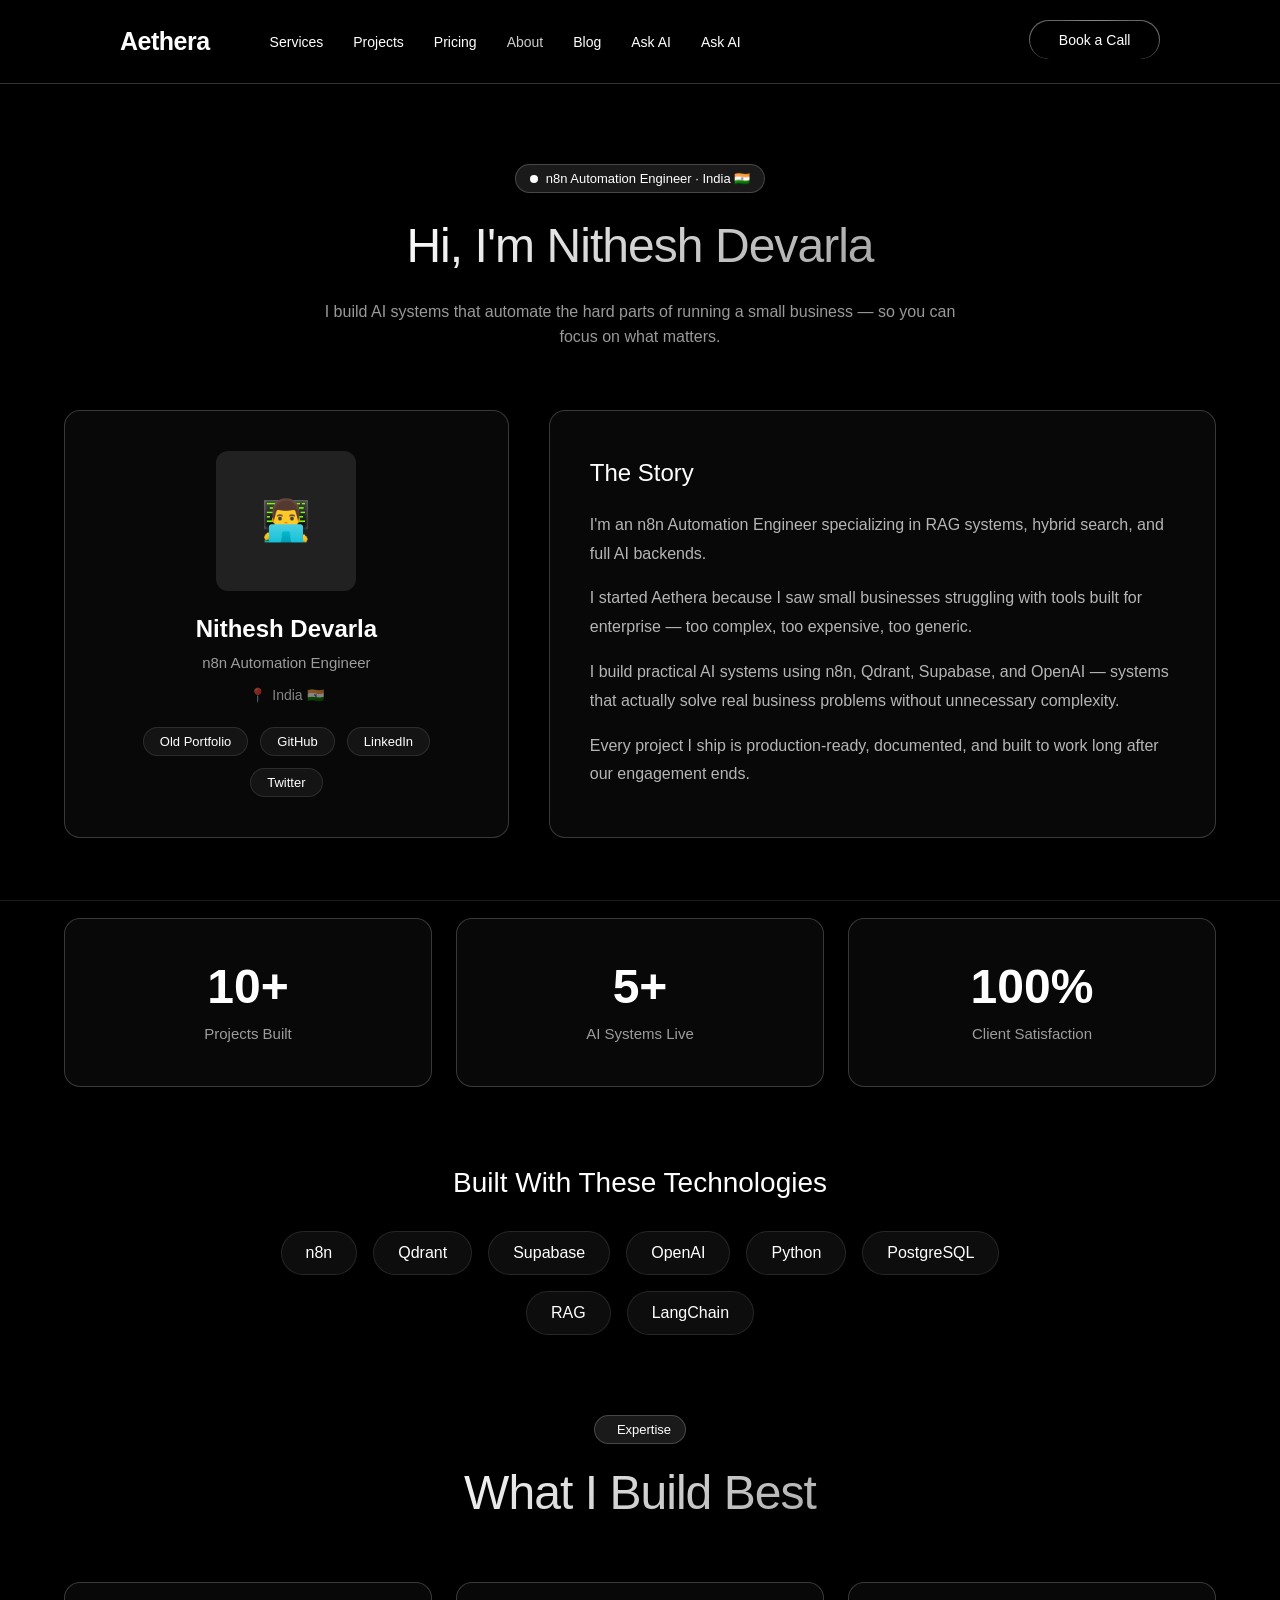
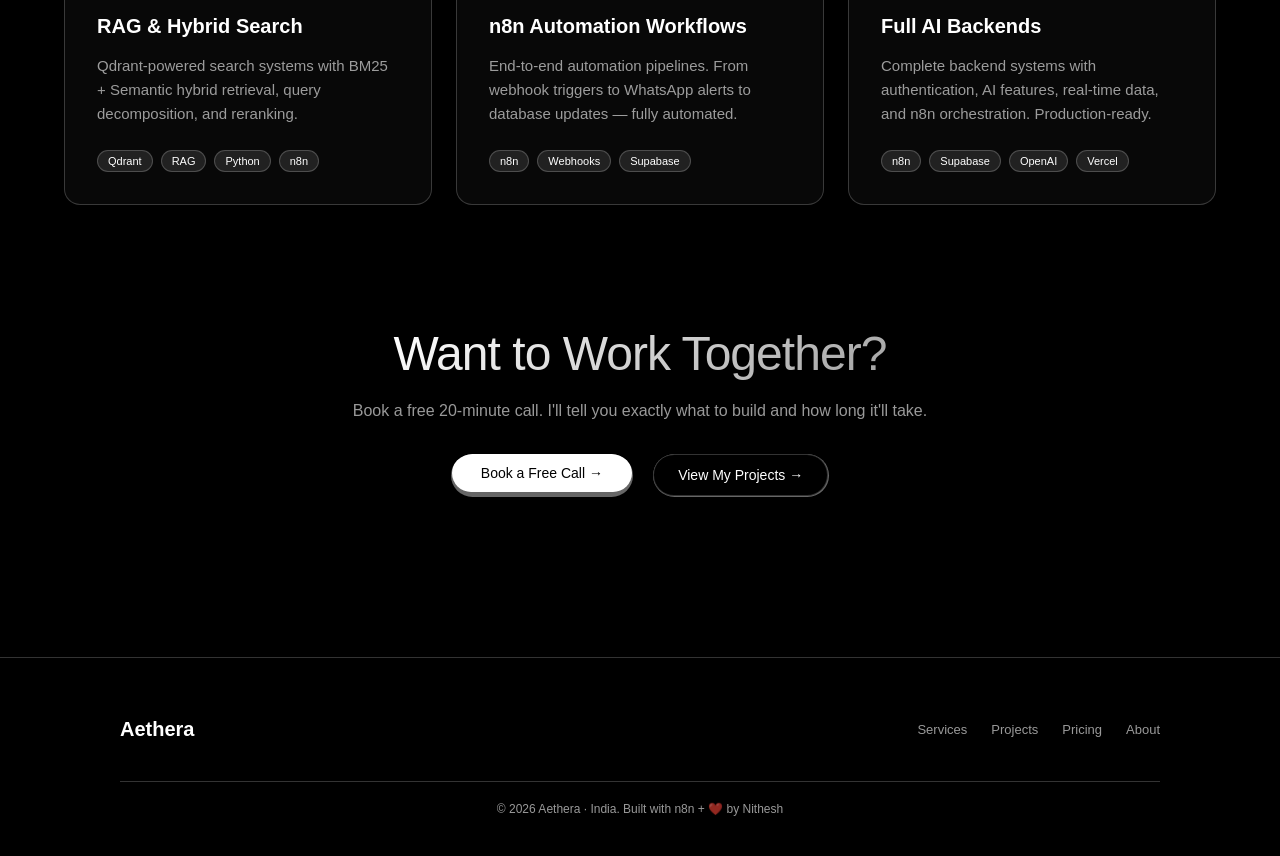
==== about.html @ e85fc1bc "feat: Add RAG tutorial blog post with SEO, update blog index" ====
<!DOCTYPE html>
<html lang="en">
<head>
  <link rel="stylesheet" href="css/globals.css">
  <link rel="stylesheet" href="css/components.css">

  <meta charset="UTF-8">
  <meta name="viewport" content="width=device-width, initial-scale=1.0">
  <meta http-equiv="X-UA-Compatible" content="IE=edge">
  <meta name="keywords" content="n8n automation India, RAG system India, AI chatbot small business, Qdrant hybrid search, Supabase backend, AI automation agency India, n8n workflow developer, RAG pipeline developer, AI for small business India, automation engineer India">
  <meta name="author" content="Nithesh Devarla">
  <meta name="robots" content="index, follow">
  <meta name="language" content="English">

  <!-- Preconnect to external resources -->
  <link rel="preconnect" href="https://fonts.googleapis.com">
  <link rel="preconnect" href="https://cdn.jsdelivr.net">
  <link rel="dns-prefetch" href="https://api.resend.com">

  <!-- Favicon set -->
  <link rel="icon" type="image/png" sizes="32x32" href="/favicon-32x32.png">
  <link rel="icon" type="image/png" sizes="16x16" href="/favicon-16x16.png">
  <link rel="apple-touch-icon" sizes="180x180" href="/apple-touch-icon.png">
  <link rel="manifest" href="/site.webmanifest">
  <meta name="theme-color" content="#000000">

  <!-- Fonts -->
  <link rel="preload" as="style" href="https://api.fontshare.com/v2/css?f[]=general-sans@400,500,600,700&display=swap">
  <link rel="stylesheet" href="https://api.fontshare.com/v2/css?f[]=general-sans@400,500,600,700&display=swap">

  <title>About Nithesh Devarla | n8n Automation Engineer & AI Developer India</title>
  <meta name="description" content="Nithesh Devarla is an n8n Automation Engineer from India building AI systems for small businesses using RAG, Qdrant, and Supabase.">
  <link rel="canonical" href="https://aethera.in/about.html">

  <!-- Open Graph -->
  <meta property="og:type" content="website">
  <meta property="og:site_name" content="Aethera">
  <meta property="og:title" content="About Nithesh Devarla | n8n Automation Engineer & AI Developer India">
  <meta property="og:description" content="Nithesh Devarla is an n8n Automation Engineer from India building AI systems for small businesses using RAG, Qdrant, and Supabase.">
  <meta property="og:url" content="https://aethera.in/about.html">
  <meta property="og:image" content="https://aethera.in/og-image.png">
  <meta property="og:image:width" content="1200">
  <meta property="og:image:height" content="630">
  <meta property="og:image:alt" content="Aethera — AI Automation Agency India">
  <meta property="og:locale" content="en_IN">

  <!-- Twitter Card -->
  <meta name="twitter:card" content="summary_large_image">
  <meta name="twitter:site" content="@nitheshdevarla">
  <meta name="twitter:creator" content="@nitheshdevarla">
  <meta name="twitter:title" content="About Nithesh Devarla | n8n Automation Engineer & AI Developer India">
  <meta name="twitter:description" content="Nithesh Devarla is an n8n Automation Engineer from India building AI systems for small businesses using RAG, Qdrant, and Supabase.">
  <meta name="twitter:image" content="https://aethera.in/og-image.png">
  <link rel="sitemap" type="application/xml" href="/sitemap.xml">

  <script type="application/ld+json">
  {
    "@context": "https://schema.org",
    "@type": "Organization",
    "name": "Aethera",
    "url": "https://aethera.in",
    "logo": "https://aethera.in/images/logo.png",
    "description": "AI automation agency building chatbots, RAG systems, and n8n workflows for small businesses in India",
    "founder": {
      "@type": "Person",
      "name": "Nithesh Devarla",
      "jobTitle": "n8n Automation Engineer",
      "url": "https://aethera.in/about"
    },
    "address": {
      "@type": "PostalAddress",
      "addressCountry": "IN"
    },
    "contactPoint": {
      "@type": "ContactPoint",
      "contactType": "customer service",
      "email": "nithesh@aethera.in",
      "availableLanguage": ["English", "Telugu"]
    },
    "sameAs": [
      "https://github.com/nitheshdevarla",
      "https://linkedin.com/in/nitheshdevarla"
    ]
  }
  </script>
  <script type="application/ld+json">
  {
    "@context": "https://schema.org",
    "@type": "Person",
    "name": "Nithesh Devarla",
    "jobTitle": "n8n Automation Engineer & AI Developer",
    "url": "https://aethera.in/about.html",
    "worksFor": {
      "@type": "Organization",
      "name": "Aethera"
    },
    "knowsAbout": ["n8n", "RAG systems", "Qdrant", "Supabase", "AI automation", "LangChain"],
    "address": { "@type": "PostalAddress", "addressCountry": "IN" }
  }
  </script>
</head>
<body class="web3-page">

  <nav class="web3-nav">
    <div class="web3-nav-left">
      <a href="index.html" class="web3-logo" style="text-decoration: none; color: white;">Aethera</a>
      <ul class="web3-nav-links">
        <li><a href="services.html" class="web3-nav-link">Services</a></li>
        <li><a href="portfolio.html" class="web3-nav-link">Projects</a></li>
        <li><a href="pricing.html" class="web3-nav-link">Pricing</a></li>
        <li><a href="about.html" class="web3-nav-link active">About</a></li>
        <li><a href="blog.html" class="web3-nav-link">Blog</a></li>
          <li>
            <a href="chat.html" class="web3-nav-link">
              Ask AI
            </a>
          </li>
        <li><a href="chat.html" class="web3-nav-link">Ask AI</a></li>
      </ul>
    </div>
    <div class="web3-nav-right">
              <button class="hamburger">
          <div class="line line-1"></div>
          <div class="line line-2"></div>
          <div class="line line-3"></div>
        </button>
        <a href="booking.html" class="w3-btn-pill">
        <button class="w3-btn-pill-inner-dark">Book a Call</button>
      </a>
    </div>
  </nav>

    <div class="mobile-menu">
      <div class="mobile-menu-inner">
        <a href="services.html">Services</a>
        <a href="portfolio.html">Projects</a>
        <a href="pricing.html">Pricing</a>
        <a href="about.html">About</a>
        <a href="blog.html">Blog</a>
        <a href="chat.html">Ask AI</a>
        <a href="booking.html" class="pill-btn-wrapper">
          <button class="pill-btn-light">Book a Call</button>
        </a>
      </div>
    </div>


  <main class="w3-container" style="padding-top: 80px;">
    <div style="display: flex; justify-content: center; margin-bottom: 24px;">
      <div style="display: inline-flex; align-items: center; gap: 8px; background: rgba(255,255,255,0.1); border: 1px solid rgba(255,255,255,0.2); padding: 6px 14px; border-radius: 20px; font-size: 13px; font-weight: 500;">
        <div style="width: 8px; height: 8px; background: white; border-radius: 50%;"></div> n8n Automation Engineer · India 🇮🇳
      </div>
    </div>

    <h1 class="w3-heading-large" style="text-align: center;">Hi, I'm Nithesh Devarla</h1>
    <p class="w3-text-muted" style="text-align: center; max-width: 650px; margin: 0 auto 60px;">
      I build AI systems that automate the hard parts of running a small business — so you can focus on what matters.
    </p>

    <!-- Split Layout Profile & Story -->
    <div style="display: grid; grid-template-columns: 1fr 1.5fr; gap: 40px; margin-bottom: 80px;">
      
      <!-- Profile Card -->
      <div class="w3-card" style="display: flex; flex-direction: column; align-items: center; text-align: center; padding: 40px;">
        <div style="width: 140px; height: 140px; background: rgba(255,255,255,0.1); border-radius: 12px; margin-bottom: 24px; display: flex; align-items: center; justify-content: center;">
          <span style="font-size: 40px;">👨‍💻</span>
        </div>
        <h3 style="font-size: 24px; font-weight: 600; color: white; margin-bottom: 8px;">Nithesh Devarla</h3>
        <p class="w3-text-muted" style="font-size: 15px; margin-bottom: 12px;">n8n Automation Engineer</p>
        <div style="display: flex; align-items: center; gap: 6px; color: rgba(255,255,255,0.5); font-size: 14px; margin-bottom: 24px;">
          <span>📍</span> India 🇮🇳
        </div>

        <!-- Social pills -->
        <div style="display: flex; gap: 12px; flex-wrap: wrap; justify-content: center;">
          <a href="https://sites.google.com/view/nitheshdevarla/home" target="_blank" style="background: rgba(255,255,255,0.05); border: 1px solid rgba(255,255,255,0.1); padding: 6px 16px; border-radius: 20px; color: white; font-size: 13px; text-decoration: none;">Old Portfolio</a>
          <a href="#" style="background: rgba(255,255,255,0.05); border: 1px solid rgba(255,255,255,0.1); padding: 6px 16px; border-radius: 20px; color: white; font-size: 13px; text-decoration: none;">GitHub</a>
          <a href="#" style="background: rgba(255,255,255,0.05); border: 1px solid rgba(255,255,255,0.1); padding: 6px 16px; border-radius: 20px; color: white; font-size: 13px; text-decoration: none;">LinkedIn</a>
          <a href="#" style="background: rgba(255,255,255,0.05); border: 1px solid rgba(255,255,255,0.1); padding: 6px 16px; border-radius: 20px; color: white; font-size: 13px; text-decoration: none;">Twitter</a>
        </div>
      </div>

      <!-- Story Card -->
      <div class="w3-card" style="padding: 40px; display: flex; flex-direction: column; justify-content: center;">
        <h2 style="font-size: 24px; font-weight: 500; color: white; margin-bottom: 24px;">The Story</h2>
        <div class="w3-text-muted" style="font-size: 16px; line-height: 1.8; color: rgba(255,255,255,0.7);">
          <p style="margin-bottom: 16px;">
            I'm an n8n Automation Engineer specializing in RAG systems, hybrid search, and full AI backends.
          </p>
          <p style="margin-bottom: 16px;">
            I started Aethera because I saw small businesses struggling with tools built for enterprise — too complex, too expensive, too generic.
          </p>
          <p style="margin-bottom: 16px;">
            I build practical AI systems using n8n, Qdrant, Supabase, and OpenAI — systems that actually solve real business problems without unnecessary complexity.
          </p>
          <p>
            Every project I ship is production-ready, documented, and built to work long after our engagement ends.
          </p>
        </div>
      </div>

    </div>

    <!-- Stats Section -->
    <div style="display: flex; gap: 24px; flex-wrap: wrap; margin-bottom: 80px;">
      <div class="w3-card" style="flex: 1; min-width: 200px; text-align: center; padding: 40px 20px;">
        <div style="font-size: 48px; font-weight: bold; color: white; margin-bottom: 8px;">10+</div>
        <div class="w3-text-muted" style="font-size: 15px;">Projects Built</div>
      </div>
      <div class="w3-card" style="flex: 1; min-width: 200px; text-align: center; padding: 40px 20px;">
        <div style="font-size: 48px; font-weight: bold; color: white; margin-bottom: 8px;">5+</div>
        <div class="w3-text-muted" style="font-size: 15px;">AI Systems Live</div>
      </div>
      <div class="w3-card" style="flex: 1; min-width: 200px; text-align: center; padding: 40px 20px;">
        <div style="font-size: 48px; font-weight: bold; color: white; margin-bottom: 8px;">100%</div>
        <div class="w3-text-muted" style="font-size: 15px;">Client Satisfaction</div>
      </div>
    </div>

    <!-- Tech Stack Row -->
    <div style="margin-bottom: 80px; text-align: center;">
      <h2 style="font-size: 28px; font-weight: 500; color: white; margin-bottom: 32px;">Built With These Technologies</h2>
      <div style="display: flex; gap: 16px; flex-wrap: wrap; justify-content: center; max-width: 800px; margin: 0 auto;">
        <span style="background: rgba(255,255,255,0.05); border: 1px solid rgba(255,255,255,0.1); padding: 12px 24px; border-radius: 30px; color: white; font-weight: 500;">n8n</span>
        <span style="background: rgba(255,255,255,0.05); border: 1px solid rgba(255,255,255,0.1); padding: 12px 24px; border-radius: 30px; color: white; font-weight: 500;">Qdrant</span>
        <span style="background: rgba(255,255,255,0.05); border: 1px solid rgba(255,255,255,0.1); padding: 12px 24px; border-radius: 30px; color: white; font-weight: 500;">Supabase</span>
        <span style="background: rgba(255,255,255,0.05); border: 1px solid rgba(255,255,255,0.1); padding: 12px 24px; border-radius: 30px; color: white; font-weight: 500;">OpenAI</span>
        <span style="background: rgba(255,255,255,0.05); border: 1px solid rgba(255,255,255,0.1); padding: 12px 24px; border-radius: 30px; color: white; font-weight: 500;">Python</span>
        <span style="background: rgba(255,255,255,0.05); border: 1px solid rgba(255,255,255,0.1); padding: 12px 24px; border-radius: 30px; color: white; font-weight: 500;">PostgreSQL</span>
        <span style="background: rgba(255,255,255,0.05); border: 1px solid rgba(255,255,255,0.1); padding: 12px 24px; border-radius: 30px; color: white; font-weight: 500;">RAG</span>
        <span style="background: rgba(255,255,255,0.05); border: 1px solid rgba(255,255,255,0.1); padding: 12px 24px; border-radius: 30px; color: white; font-weight: 500;">LangChain</span>
      </div>
    </div>

    <!-- Expertise section -->
    <div style="text-align: center; margin-bottom: 60px;">
      <div style="display: inline-flex; align-items: center; gap: 8px; background: rgba(255,255,255,0.1); border: 1px solid rgba(255,255,255,0.2); padding: 6px 14px; border-radius: 20px; font-size: 13px; font-weight: 500; margin-bottom: 20px;">
        <div class="badge-dot"></div> Expertise
      </div>
      <h2 class="w3-heading-large">What I Build Best</h2>
    </div>

    <div style="display: grid; grid-template-columns: repeat(auto-fit, minmax(300px, 1fr)); gap: 24px; margin-bottom: 80px;">
      <div class="w3-card" style="display: flex; flex-direction: column;">
        <h3 style="font-size: 20px; font-weight: 600; color: white; margin-bottom: 16px;">RAG & Hybrid Search</h3>
        <p class="w3-text-muted" style="font-size: 15px; margin-bottom: 24px; flex: 1;">
          Qdrant-powered search systems with BM25 + Semantic hybrid retrieval, query decomposition, and reranking.
        </p>
        <div style="display: flex; gap: 8px; flex-wrap: wrap;">
          <span style="font-size: 11px; background: rgba(255,255,255,0.1); padding: 4px 10px; border-radius: 20px; border: 1px solid rgba(255,255,255,0.2);">Qdrant</span>
          <span style="font-size: 11px; background: rgba(255,255,255,0.1); padding: 4px 10px; border-radius: 20px; border: 1px solid rgba(255,255,255,0.2);">RAG</span>
          <span style="font-size: 11px; background: rgba(255,255,255,0.1); padding: 4px 10px; border-radius: 20px; border: 1px solid rgba(255,255,255,0.2);">Python</span>
          <span style="font-size: 11px; background: rgba(255,255,255,0.1); padding: 4px 10px; border-radius: 20px; border: 1px solid rgba(255,255,255,0.2);">n8n</span>
        </div>
      </div>

      <div class="w3-card" style="display: flex; flex-direction: column;">
        <h3 style="font-size: 20px; font-weight: 600; color: white; margin-bottom: 16px;">n8n Automation Workflows</h3>
        <p class="w3-text-muted" style="font-size: 15px; margin-bottom: 24px; flex: 1;">
          End-to-end automation pipelines. From webhook triggers to WhatsApp alerts to database updates — fully automated.
        </p>
        <div style="display: flex; gap: 8px; flex-wrap: wrap;">
          <span style="font-size: 11px; background: rgba(255,255,255,0.1); padding: 4px 10px; border-radius: 20px; border: 1px solid rgba(255,255,255,0.2);">n8n</span>
          <span style="font-size: 11px; background: rgba(255,255,255,0.1); padding: 4px 10px; border-radius: 20px; border: 1px solid rgba(255,255,255,0.2);">Webhooks</span>
          <span style="font-size: 11px; background: rgba(255,255,255,0.1); padding: 4px 10px; border-radius: 20px; border: 1px solid rgba(255,255,255,0.2);">Supabase</span>
        </div>
      </div>

      <div class="w3-card" style="display: flex; flex-direction: column;">
        <h3 style="font-size: 20px; font-weight: 600; color: white; margin-bottom: 16px;">Full AI Backends</h3>
        <p class="w3-text-muted" style="font-size: 15px; margin-bottom: 24px; flex: 1;">
          Complete backend systems with authentication, AI features, real-time data, and n8n orchestration. Production-ready.
        </p>
        <div style="display: flex; gap: 8px; flex-wrap: wrap;">
          <span style="font-size: 11px; background: rgba(255,255,255,0.1); padding: 4px 10px; border-radius: 20px; border: 1px solid rgba(255,255,255,0.2);">n8n</span>
          <span style="font-size: 11px; background: rgba(255,255,255,0.1); padding: 4px 10px; border-radius: 20px; border: 1px solid rgba(255,255,255,0.2);">Supabase</span>
          <span style="font-size: 11px; background: rgba(255,255,255,0.1); padding: 4px 10px; border-radius: 20px; border: 1px solid rgba(255,255,255,0.2);">OpenAI</span>
          <span style="font-size: 11px; background: rgba(255,255,255,0.1); padding: 4px 10px; border-radius: 20px; border: 1px solid rgba(255,255,255,0.2);">Vercel</span>
        </div>
      </div>
    </div>

    <!-- Final CTA -->
    <div style="text-align: center; padding: 40px 0 80px;">
      <h2 class="w3-heading-large" style="margin-bottom: 16px;">Want to Work Together?</h2>
      <p class="w3-text-muted" style="max-width: 600px; margin: 0 auto 30px;">
        Book a free 20-minute call. I'll tell you exactly what to build and how long it'll take.
      </p>
      <div style="display: flex; gap: 20px; justify-content: center;">
        <a href="booking.html" class="pill-btn-wrapper">
          <button class="pill-btn-light">Book a Free Call &rarr;</button>
        </a>
        <a href="portfolio.html" class="pill-btn-wrapper">
          <button class="pill-btn-dark" style="border: 1px solid var(--border-white-20); padding: 12px 24px;">View My Projects &rarr;</button>
        </a>
      </div>
    </div>

  </main>

  <footer class="w3-footer">
    <div class="w3-footer-inner">
      <div class="w3-footer-logo">Aethera</div>
      <div class="w3-footer-links">
        <a href="services.html">Services</a>
        <a href="portfolio.html">Projects</a>
        <a href="pricing.html">Pricing</a>
        <a href="about.html">About</a>
      </div>
    </div>
    <div class="w3-footer-bottom">
      © 2026 Aethera · India. Built with n8n + ❤️ by Nithesh
    </div>
  </footer>

  <script src="js/config.js"></script>
  <script src="js/main.js"></script>
</body>
</html>
---- css/globals.css ----
/* ============================================================
   WEB3 DESIGN SYSTEM
   Pure black, General Sans, Glowing Pills, Video Background
   ============================================================ */

@import url('https://api.fontshare.com/v2/css?f[]=general-sans@200,300,400,500,600,700&display=swap');

:root {
  --bg-pure-black: #000000;
  --text-white: #ffffff;
  --text-white-70: rgba(255, 255, 255, 0.7);
  --text-white-60: rgba(255, 255, 255, 0.6);
  --border-white-20: rgba(255, 255, 255, 0.2);
  --bg-white-10: rgba(255, 255, 255, 0.1);
  --font-general: 'General Sans', sans-serif;
}

*, *::before, *::after {
  margin: 0;
  padding: 0;
  box-sizing: border-box;
}

html {
  font-family: var(--font-general);
  background: var(--bg-pure-black);
  color: var(--text-white);
  -webkit-font-smoothing: antialiased;
}

body {
  min-height: 100vh;
  overflow-x: hidden;
}

a {
  text-decoration: none;
  color: inherit;
}

/* Base utility for other pages to inherit pure black */
.web3-page {
  background: var(--bg-pure-black);
  color: var(--text-white);
  min-height: 100vh;
}

/* Helper for container across all pages */
.w3-container {
  max-width: 1200px;
  margin: 0 auto;
  padding: 0 24px;
}

/* =====================================================
   COMPONENTS
   ===================================================== */

/* Glowing Pill Button Construction */
.pill-btn-wrapper {
  position: relative;
  display: inline-block;
  border-radius: 999px;
  padding: 0.6px; /* The outer border effect */
  background: rgba(255,255,255,0.4); /* subtle white outer border */
  overflow: hidden;
  transition: transform 0.2s ease;
}

.pill-btn-wrapper:hover {
  transform: translateY(-1px);
}

/* The top glow streak */
.pill-btn-wrapper::before {
  content: '';
  position: absolute;
  top: 0;
  left: 50%;
  transform: translateX(-50%);
  width: 60%;
  height: 4px;
  background: radial-gradient(ellipse at center, rgba(255,255,255,0.8) 0%, transparent 70%);
  filter: blur(2px);
  z-index: 1;
}

/* Dark variant */
.pill-btn-dark {
  display: flex;
  align-items: center;
  justify-content: center;
  font-family: var(--font-general);
  font-size: 14px;
  font-weight: 500;
  color: #fff;
  background: #000;
  border-radius: 999px;
  padding: 11px 29px;
  position: relative;
  z-index: 2;
  cursor: pointer;
  border: none;
}

/* Light variant */
.pill-btn-light {
  display: flex;
  align-items: center;
  justify-content: center;
  font-family: var(--font-general);
  font-size: 14px;
  font-weight: 500;
  color: #000;
  background: #fff;
  border-radius: 999px;
  padding: 11px 29px;
  position: relative;
  z-index: 2;
  cursor: pointer;
  border: none;
}
---- css/components.css ----
/* ============================================================
   WEB3 COMPONENTS
   Shared navbar, pills, cards, and forms
   ============================================================ */

/* ================================================================
   WEB3 NAVBAR (Shared across all pages)
   ================================================================ */
.web3-nav {
  position: relative;
  z-index: 1000;
  width: 100%;
  padding: 20px 120px;
  display: flex;
  align-items: center;
  justify-content: space-between;
  background: var(--bg-pure-black);
  border-bottom: 1px solid var(--border-white-20);
}

.web3-nav-transparent {
  position: absolute; /* Used on hero page */
  top: 0;
  background: transparent;
  border-bottom: none;
}

.web3-nav-left {
  display: flex;
  align-items: center;
}

.web3-logo {
  font-family: var(--font-general);
  font-size: 25px;
  font-weight: 700;
  color: #fff;
  letter-spacing: -0.02em;
  margin-right: 60px;
  height: 25px;
  display: flex;
  align-items: center;
  text-decoration: none;
}

.web3-nav-links {
  display: flex;
  align-items: center;
  gap: 30px;
  list-style: none;
}

.web3-nav-link {
  font-family: var(--font-general);
  font-size: 14px;
  font-weight: 500;
  color: #fff;
  text-decoration: none;
  display: flex;
  align-items: center;
  gap: 14px;
  transition: opacity 0.2s;
}

.web3-nav-link:hover, .web3-nav-link.active {
  opacity: 0.8;
}

.web3-nav-chevron {
  width: 14px;
  height: 14px;
  display: inline-flex;
  align-items: center;
  justify-content: center;
}

.web3-nav-chevron svg {
  width: 10px;
  height: 6px;
  fill: none;
  stroke: currentColor;
  stroke-width: 2;
  stroke-linecap: round;
  stroke-linejoin: round;
}

/* ================================================================
   CARDS (Web3 Glass Style)
   ================================================================ */
.w3-card {
  background: rgba(255, 255, 255, 0.03);
  border: 1px solid var(--border-white-20);
  border-radius: 16px;
  padding: 32px;
  transition: all 0.25s ease;
  backdrop-filter: blur(10px);
}

.w3-card:hover {
  background: rgba(255, 255, 255, 0.06);
  border-color: rgba(255, 255, 255, 0.4);
  transform: translateY(-2px);
}

/* ================================================================
   BUTTONS (Glowing Pills)
   ================================================================ */

.w3-btn-pill {
  position: relative;
  display: inline-block;
  border-radius: 999px;
  padding: 0.6px;
  background: rgba(255, 255, 255, 0.4);
  overflow: hidden;
  transition: transform 0.2s ease;
  text-decoration: none;
  line-height: 1;
}

.w3-btn-pill:hover { transform: translateY(-1px); }

.w3-btn-pill::before {
  content: '';
  position: absolute;
  top: 0;
  left: 50%;
  transform: translateX(-50%);
  width: 60%;
  height: 4px;
  background: radial-gradient(ellipse at center, rgba(255,255,255,0.8) 0%, transparent 70%);
  filter: blur(2px);
  z-index: 1;
}

.w3-btn-pill-inner-dark {
  display: flex;
  align-items: center;
  justify-content: center;
  font-family: var(--font-general);
  font-size: 14px;
  font-weight: 500;
  color: #fff;
  background: #000;
  border-radius: 999px;
  padding: 11px 29px;
  position: relative;
  z-index: 2;
  cursor: pointer;
  border: none;
}

.w3-btn-pill-inner-light {
  display: flex;
  align-items: center;
  justify-content: center;
  font-family: var(--font-general);
  font-size: 14px;
  font-weight: 500;
  color: #000;
  background: #fff;
  border-radius: 999px;
  padding: 11px 29px;
  position: relative;
  z-index: 2;
  cursor: pointer;
  border: none;
}

/* Basic outline button */
.w3-btn-outline {
  display: inline-flex;
  align-items: center;
  justify-content: center;
  font-family: var(--font-general);
  font-size: 14px;
  font-weight: 500;
  color: #fff;
  background: transparent;
  border: 1px solid var(--border-white-20);
  border-radius: 999px;
  padding: 11px 29px;
  cursor: pointer;
  transition: all 0.2s ease;
  text-decoration: none;
}

.w3-btn-outline:hover {
  background: rgba(255,255,255,0.1);
  border-color: rgba(255,255,255,0.4);
}

/* ================================================================
   TYPOGRAPHY
   ================================================================ */
.w3-heading-large {
  font-family: var(--font-general);
  font-size: 48px;
  font-weight: 500;
  line-height: 1.2;
  letter-spacing: -0.02em;
  background: linear-gradient(144.5deg, #ffffff 28%, rgba(255, 255, 255, 0.3) 115%);
  -webkit-background-clip: text;
  -webkit-text-fill-color: transparent;
  background-clip: text;
  margin-bottom: 24px;
}

.w3-heading-medium {
  font-family: var(--font-general);
  font-size: 32px;
  font-weight: 500;
  line-height: 1.3;
  color: var(--text-white);
  letter-spacing: -0.01em;
  margin-bottom: 16px;
}

.w3-text-muted {
  font-size: 16px;
  color: var(--text-white-60);
  line-height: 1.6;
}

/* ================================================================
   FOOTER (Web3 Minimal)
   ================================================================ */
.w3-footer {
  padding: 60px 120px 40px;
  border-top: 1px solid var(--border-white-20);
  background: var(--bg-pure-black);
  margin-top: 80px;
}

.w3-footer-inner {
  display: flex;
  justify-content: space-between;
  align-items: center;
}

.w3-footer-logo {
  font-family: var(--font-general);
  font-size: 20px;
  font-weight: 700;
  color: #fff;
}

.w3-footer-links {
  display: flex;
  gap: 24px;
}

.w3-footer-links a {
  font-size: 13px;
  color: var(--text-white-60);
  transition: color 0.2s;
}

.w3-footer-links a:hover {
  color: #fff;
}

.w3-footer-bottom {
  margin-top: 40px;
  padding-top: 20px;
  border-top: 1px solid var(--border-white-20);
  font-size: 12px;
  color: var(--text-white-60);
  text-align: center;
}

/* ================================================================
   RESPONSIVE
   ================================================================ */
@media (max-width: 1024px) {
  .web3-nav, .w3-footer { padding-left: 40px; padding-right: 40px; }
}

@media (max-width: 768px) {
  .hamburger { display: flex; }
  .web3-nav, .w3-footer { padding-left: 24px; padding-right: 24px; }
  .web3-nav-links { display: none; }
  .web3-nav-right .pill-btn-wrapper { display: none; } /* Hide desktop CTA */
  .w3-footer-inner { flex-direction: column; gap: 24px; }
}

/* ================================================================
   MOBILE HAMBURGER MENU
   ================================================================ */
.hamburger {
  display: none;
  flex-direction: column;
  justify-content: space-around;
  width: 24px;
  height: 24px;
  background: transparent;
  border: none;
  cursor: pointer;
  padding: 0;
  z-index: 1000;
  margin-right: 16px;
}

.hamburger .line {
  width: 24px;
  height: 2px;
  background: white;
  border-radius: 10px;
  transition: all 0.3s ease;
  transform-origin: 1px;
}

.hamburger.active .line-1 { transform: rotate(45deg) translate(5px, 5px); }
.hamburger.active .line-2 { opacity: 0; }
.hamburger.active .line-3 { transform: rotate(-45deg) translate(5px, -5px); }

.mobile-menu {
  position: absolute;
  top: 100%;
  left: 0;
  width: 100%;
  background: #000000;
  border-bottom: 1px solid rgba(255,255,255,0.1);
  height: 0;
  overflow: hidden;
  transition: height 0.3s ease;
  z-index: 999;
}

.mobile-menu.open {
  height: auto;
}

.mobile-menu-inner {
  padding: 24px 32px;
  display: flex;
  flex-direction: column;
}

.mobile-menu a {
  font-family: inherit;
  font-size: 16px;
  font-weight: 500;
  color: white;
  text-decoration: none;
  padding: 16px 0;
  border-bottom: 1px solid rgba(255,255,255,0.08);
  transition: opacity 0.3s ease;
}

.mobile-menu a:hover {
  opacity: 0.7;
}

.mobile-menu .pill-btn-wrapper {
  margin-top: 24px;
  width: 100%;
}

.mobile-menu .pill-btn-light {
  width: 100%;
}

/* ================================================================
   SUCCESS ANIMATION OVERLAY
   ================================================================ */
.success-overlay {
  position: fixed;
  top: 0;
  left: 0;
  width: 100vw;
  height: 100vh;
  background: rgba(0, 0, 0, 0.85);
  backdrop-filter: blur(15px);
  z-index: 9999;
  display: flex;
  flex-direction: column;
  align-items: center;
  justify-content: center;
  opacity: 0;
  pointer-events: none;
  transition: opacity 0.5s ease;
}

.success-overlay.active {
  opacity: 1;
  pointer-events: all;
}

.success-check-wrapper {
  width: 120px;
  height: 120px;
  position: relative;
  margin-bottom: 24px;
}

.success-check-wrapper::before {
  content: '';
  position: absolute;
  top: 50%;
  left: 50%;
  transform: translate(-50%, -50%);
  width: 100%;
  height: 100%;
  border-radius: 50%;
  background: rgba(74, 222, 128, 0.2);
  filter: blur(30px);
  z-index: 0;
  animation: pulseGlow 2s infinite alternate;
}

.success-checkmark {
  width: 100%;
  height: 100%;
  border-radius: 50%;
  display: block;
  stroke-width: 4;
  stroke: #4ade80;
  stroke-miterlimit: 10;
  box-shadow: inset 0px 0px 0px #4ade80;
  animation: fill .4s ease-in-out .4s forwards, scale .3s ease-in-out .9s both;
  position: relative;
  z-index: 1;
}

.success-checkmark-circle {
  stroke-dasharray: 166;
  stroke-dashoffset: 166;
  stroke-width: 4;
  stroke-miterlimit: 10;
  stroke: #4ade80;
  fill: none;
  animation: stroke 0.6s cubic-bezier(0.65, 0, 0.45, 1) forwards;
}

.success-checkmark-check {
  transform-origin: 50% 50%;
  stroke-dasharray: 48;
  stroke-dashoffset: 48;
  animation: stroke 0.3s cubic-bezier(0.65, 0, 0.45, 1) 0.8s forwards;
}

@keyframes stroke {
  100% { stroke-dashoffset: 0; }
}

@keyframes scale {
  0%, 100% { transform: none; }
  50% { transform: scale3d(1.1, 1.1, 1); }
}

@keyframes fill {
  100% { box-shadow: inset 0px 0px 0px 60px rgba(74, 222, 128, 0.1); }
}

@keyframes pulseGlow {
  0% { transform: translate(-50%, -50%) scale(0.8); opacity: 0.5; }
  100% { transform: translate(-50%, -50%) scale(1.2); opacity: 1; }
}
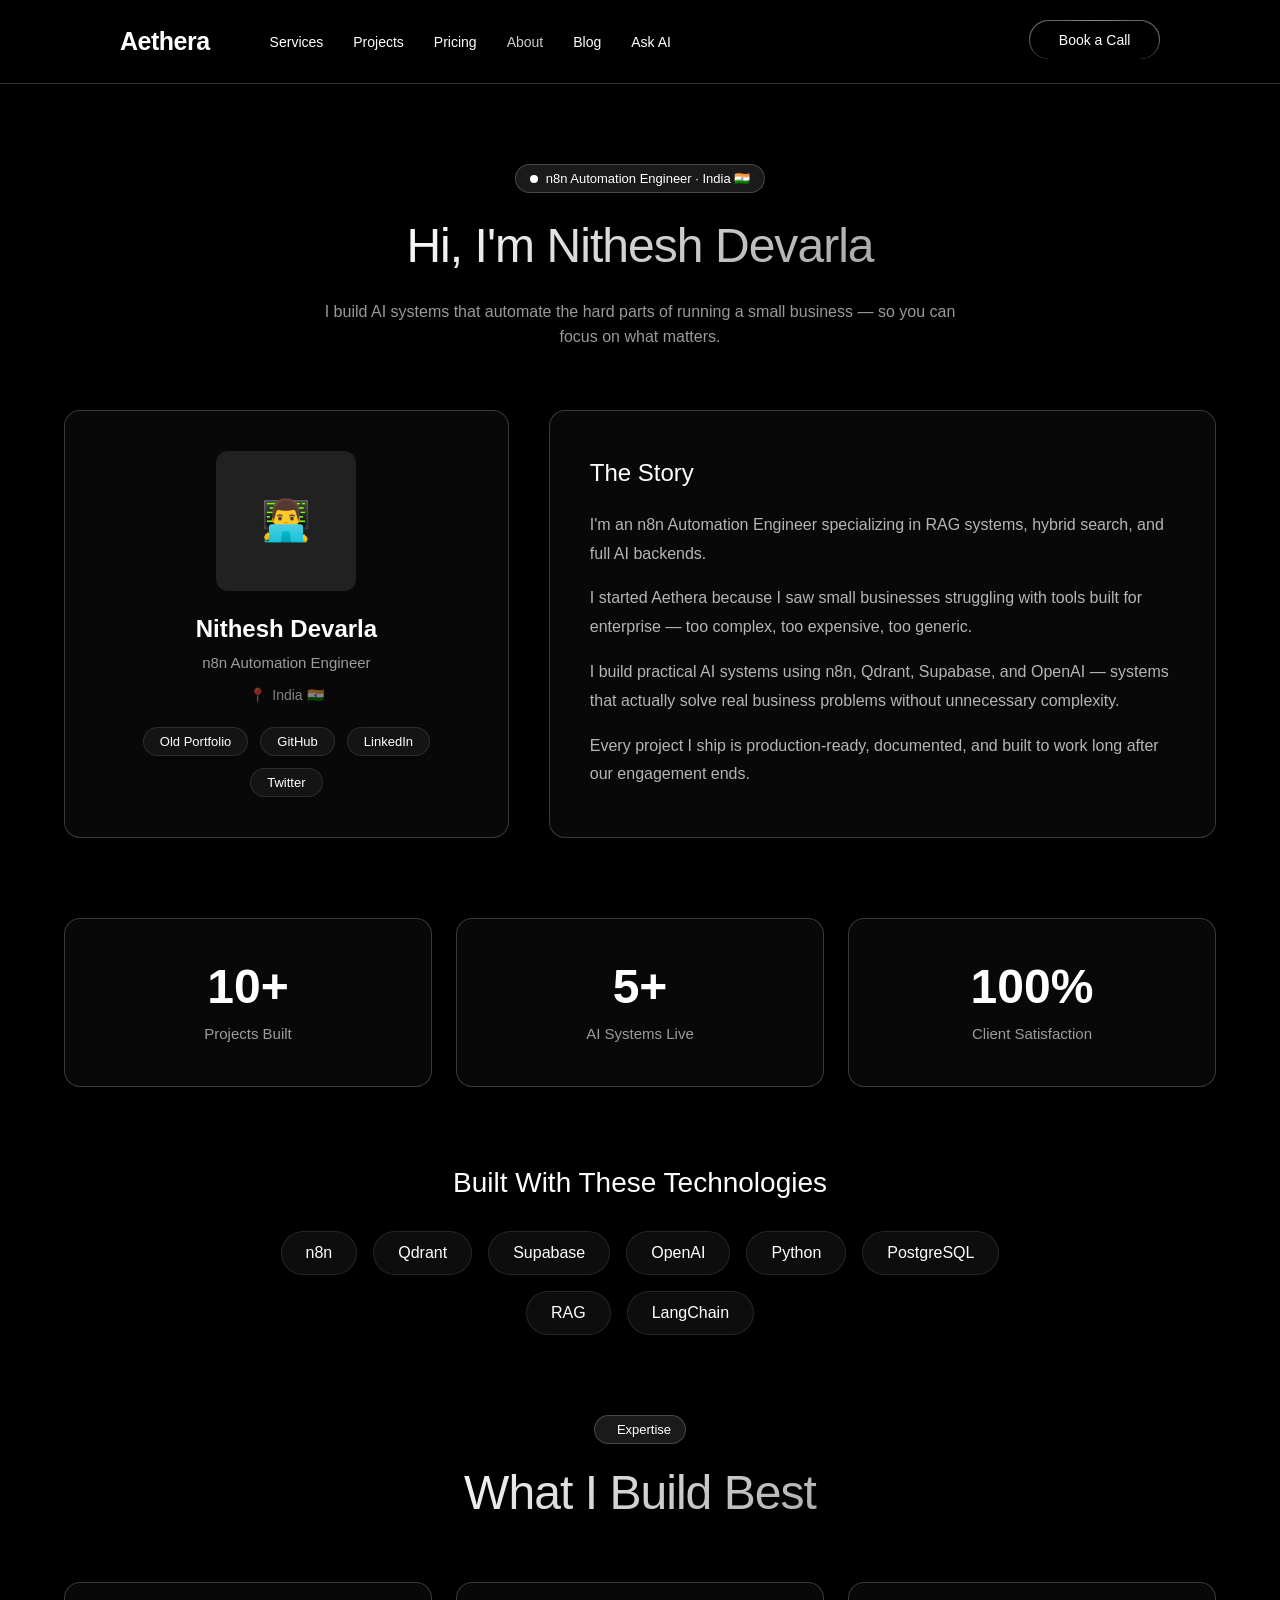
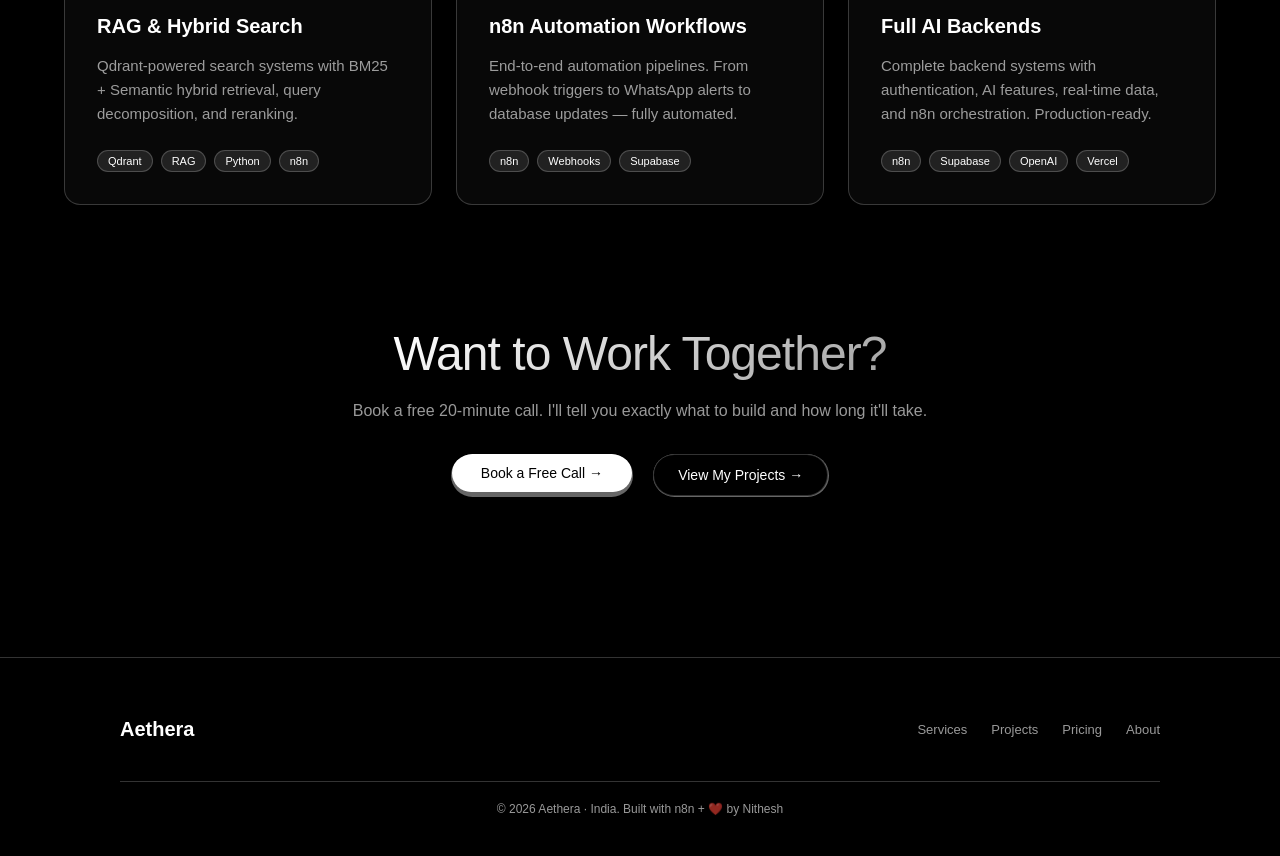
==== commit fd3cd8c4: "fix: comprehensive mobile UI and responsive navbar updates" ====
--- a/about.html
+++ b/about.html
@@ -101,48 +101,45 @@
 </head>
 <body class="web3-page">
 
-  <nav class="web3-nav">
+  <nav class="web3-nav" style="position:relative;">
     <div class="web3-nav-left">
       <a href="index.html" class="web3-logo" style="text-decoration: none; color: white;">Aethera</a>
       <ul class="web3-nav-links">
         <li><a href="services.html" class="web3-nav-link">Services</a></li>
         <li><a href="portfolio.html" class="web3-nav-link">Projects</a></li>
         <li><a href="pricing.html" class="web3-nav-link">Pricing</a></li>
-        <li><a href="about.html" class="web3-nav-link active">About</a></li>
+        <li><a href="about.html" class="web3-nav-link">About</a></li>
         <li><a href="blog.html" class="web3-nav-link">Blog</a></li>
-          <li>
-            <a href="chat.html" class="web3-nav-link">
-              Ask AI
-            </a>
-          </li>
         <li><a href="chat.html" class="web3-nav-link">Ask AI</a></li>
       </ul>
     </div>
-    <div class="web3-nav-right">
-              <button class="hamburger">
-          <div class="line line-1"></div>
-          <div class="line line-2"></div>
-          <div class="line line-3"></div>
-        </button>
-        <a href="booking.html" class="w3-btn-pill">
-        <button class="w3-btn-pill-inner-dark">Book a Call</button>
+        <div class="web3-nav-right">
+      <button class="hamburger" aria-label="Toggle navigation menu">
+        <div class="line line-1"></div>
+        <div class="line line-2"></div>
+        <div class="line line-3"></div>
+      </button>
+      <a href="booking.html" class="pill-btn-wrapper">
+        <button class="pill-btn-dark">Book a Call</button>
       </a>
     </div>
   </nav>
 
     <div class="mobile-menu">
       <div class="mobile-menu-inner">
-        <a href="services.html">Services</a>
+        <a href="pricing.html">Pricing</a>
         <a href="portfolio.html">Projects</a>
-        <a href="pricing.html">Pricing</a>
-        <a href="about.html">About</a>
         <a href="blog.html">Blog</a>
         <a href="chat.html">Ask AI</a>
+        <a href="services.html">Services</a>
+        <a href="about.html">About</a>
         <a href="booking.html" class="pill-btn-wrapper">
           <button class="pill-btn-light">Book a Call</button>
         </a>
       </div>
     </div>
+
+
 
 
   <main class="w3-container" style="padding-top: 80px;">
--- a/css/components.css
+++ b/css/components.css
@@ -277,10 +277,66 @@
 }
 
 @media (max-width: 768px) {
-  .hamburger { display: flex; }
-  .web3-nav, .w3-footer { padding-left: 24px; padding-right: 24px; }
-  .web3-nav-links { display: none; }
-  .web3-nav-right .pill-btn-wrapper { display: none; } /* Hide desktop CTA */
+  /* --- NAV: Keep as row — logo left, hamburger right --- */
+  .web3-nav {
+    padding: 14px 20px;
+    position: relative;
+    flex-direction: row;
+    align-items: center;
+    justify-content: space-between;
+  }
+
+  .web3-nav-left {
+    width: auto;
+    flex-direction: row;
+    align-items: center;
+  }
+
+  /* Hide logo margin on mobile so hamburger has space */
+  .web3-logo {
+    margin-right: 0;
+  }
+
+  /* Hide desktop nav links — hamburger handles navigation */
+  .web3-nav-links { display: none !important; }
+
+  /* Show the right section (contains hamburger) on mobile */
+  .web3-nav-right {
+    display: flex !important;
+    align-items: center;
+  }
+
+  /* Hide "Book a Call" pill button inside nav-right on mobile */
+  .web3-nav-right .pill-btn-wrapper { display: none !important; }
+  .web3-nav-right .w3-btn-pill { display: none !important; }
+
+  /* --- PREVENT HORIZONTAL OVERFLOW --- */
+  html, body {
+    overflow-x: hidden !important;
+    max-width: 100vw;
+  }
+
+  /* --- PORTFOLIO: Stack featured card vertically --- */
+  .featured-card-grid {
+    grid-template-columns: 1fr !important;
+  }
+
+  /* Force any inline-style two-column grid inside a .w3-card to stack */
+  .w3-card[style*="grid-template-columns: 1fr 1fr"] {
+    grid-template-columns: 1fr !important;
+  }
+
+  /* Project grid → single column */
+  .w3-container > div[style*="grid-template-columns"] {
+    grid-template-columns: 1fr !important;
+  }
+
+  /* Ensure wide content doesn't bleed */
+  .w3-card { max-width: 100%; }
+  img, video { max-width: 100%; }
+
+  /* --- FOOTER --- */
+  .w3-footer { padding-left: 24px; padding-right: 24px; }
   .w3-footer-inner { flex-direction: column; gap: 24px; }
 }
 
@@ -291,75 +347,99 @@
   display: none;
   flex-direction: column;
   justify-content: space-around;
-  width: 24px;
-  height: 24px;
+  width: 28px;
+  height: 28px;
   background: transparent;
   border: none;
   cursor: pointer;
-  padding: 0;
-  z-index: 1000;
-  margin-right: 16px;
+  padding: 2px;
+  position: relative;
+  z-index: 9991;
 }
 
 .hamburger .line {
-  width: 24px;
+  width: 22px;
   height: 2px;
   background: white;
   border-radius: 10px;
   transition: all 0.3s ease;
-  transform-origin: 1px;
+  transform-origin: center;
+  display: block;
 }
 
 .hamburger.active .line-1 { transform: rotate(45deg) translate(5px, 5px); }
-.hamburger.active .line-2 { opacity: 0; }
+.hamburger.active .line-2 { opacity: 0; transform: scaleX(0); }
 .hamburger.active .line-3 { transform: rotate(-45deg) translate(5px, -5px); }
 
+/* Mobile menu — hidden on desktop, revealed on mobile via media query */
 .mobile-menu {
-  position: absolute;
-  top: 100%;
+  display: none;
+  position: fixed;
+  top: 57px;
   left: 0;
+  right: 0;
   width: 100%;
   background: #000000;
-  border-bottom: 1px solid rgba(255,255,255,0.1);
-  height: 0;
+  border-bottom: 1px solid rgba(255,255,255,0.15);
+  max-height: 0;
   overflow: hidden;
-  transition: height 0.3s ease;
-  z-index: 999;
+  transition: max-height 0.4s cubic-bezier(0.4, 0, 0.2, 1);
+  z-index: 9990;
+}
+
+@media (max-width: 768px) {
+  .hamburger {
+    display: flex;
+  }
+  .mobile-menu {
+    display: block;
+    /* max-height still starts at 0, expands on .open */
+  }
 }
 
 .mobile-menu.open {
-  height: auto;
+  max-height: 650px;
 }
 
 .mobile-menu-inner {
-  padding: 24px 32px;
+  padding: 20px 24px 32px;
   display: flex;
   flex-direction: column;
 }
 
-.mobile-menu a {
-  font-family: inherit;
-  font-size: 16px;
+.mobile-menu-inner a {
+  font-family: var(--font-general);
+  font-size: 17px;
   font-weight: 500;
   color: white;
   text-decoration: none;
-  padding: 16px 0;
-  border-bottom: 1px solid rgba(255,255,255,0.08);
-  transition: opacity 0.3s ease;
-}
-
-.mobile-menu a:hover {
-  opacity: 0.7;
-}
-
-.mobile-menu .pill-btn-wrapper {
+  padding: 14px 0;
+  border-bottom: 1px solid rgba(255,255,255,0.07);
+  display: block;
+  transition: opacity 0.2s ease;
+}
+
+.mobile-menu-inner a:last-child {
+  border-bottom: none;
+}
+
+.mobile-menu-inner a:hover { opacity: 0.7; }
+
+/* Full-width book button at bottom of mobile menu */
+.mobile-menu-inner .pill-btn-wrapper {
   margin-top: 24px;
   width: 100%;
-}
-
-.mobile-menu .pill-btn-light {
+  border-bottom: none !important;
+  padding: 0 !important;
+}
+
+.mobile-menu-inner .pill-btn-light {
   width: 100%;
-}
+  padding: 14px;
+  font-size: 15px;
+}
+
+
 
 /* ================================================================
    SUCCESS ANIMATION OVERLAY
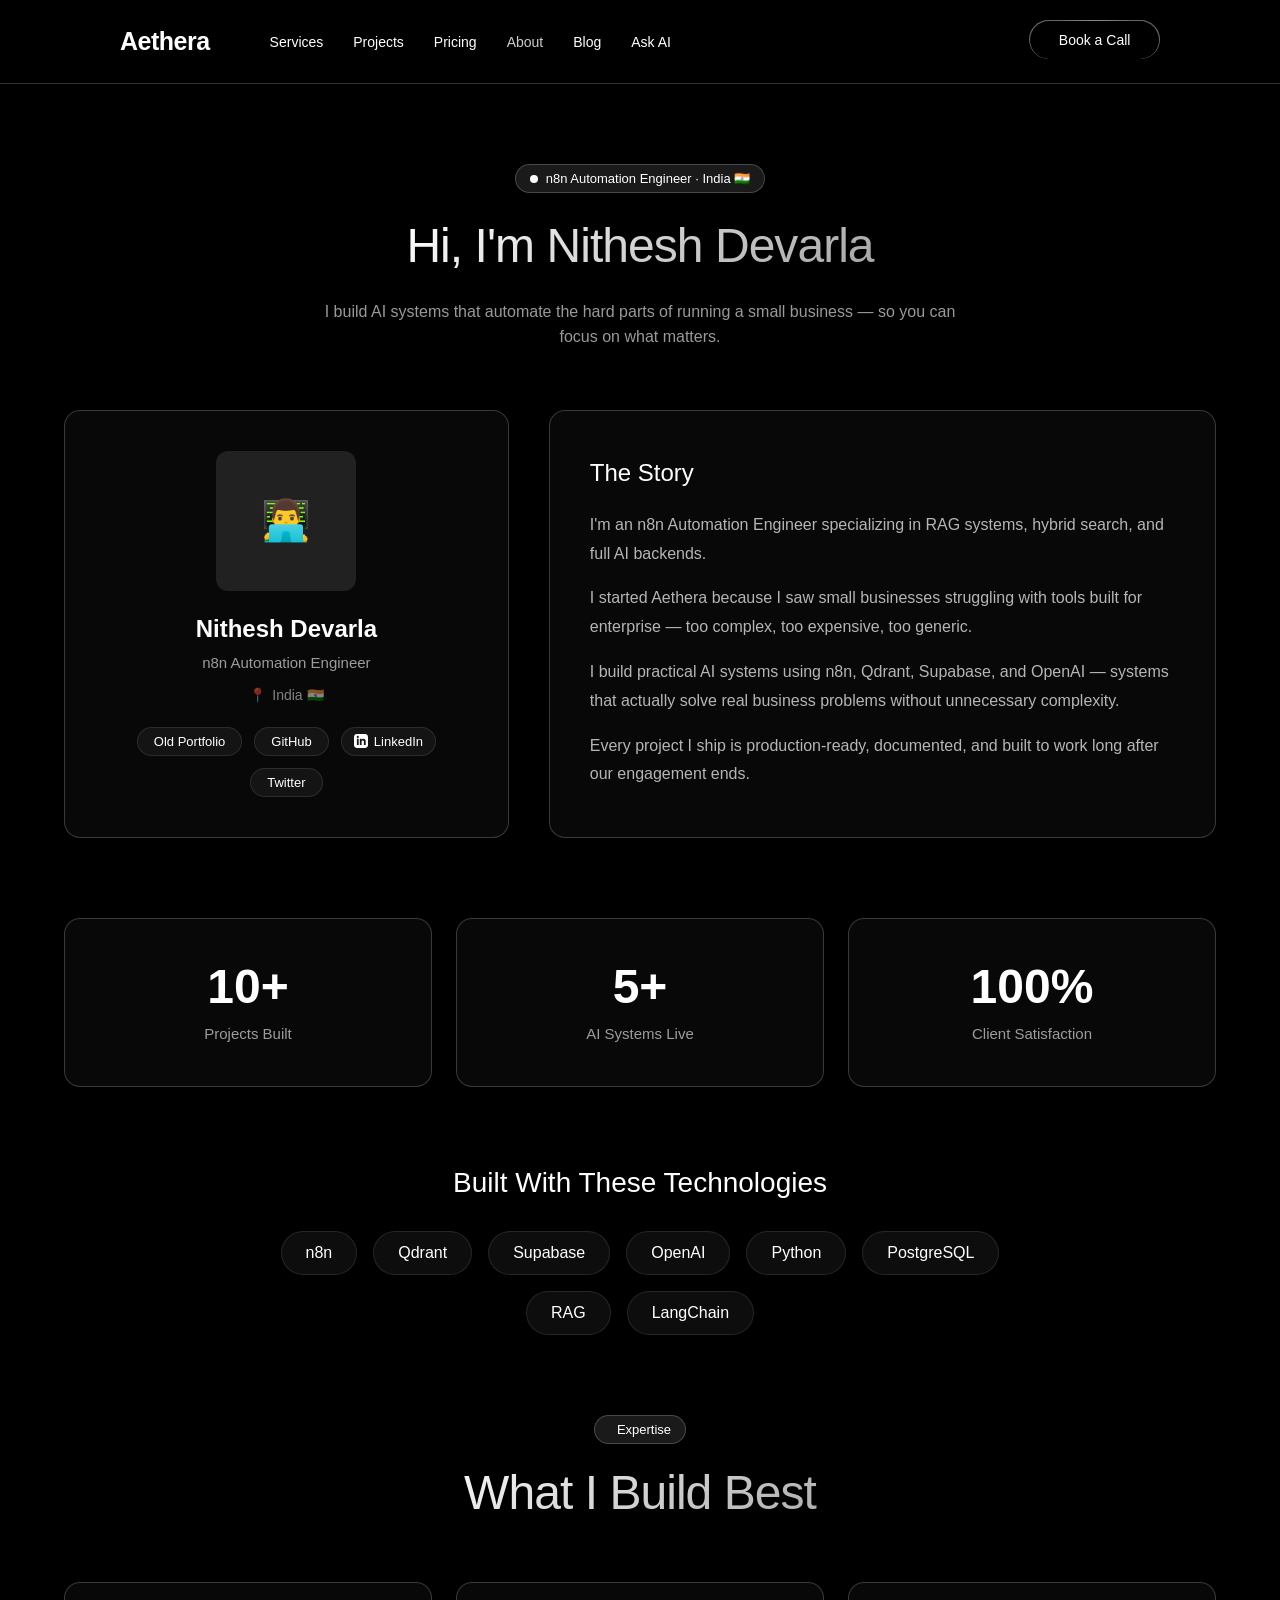
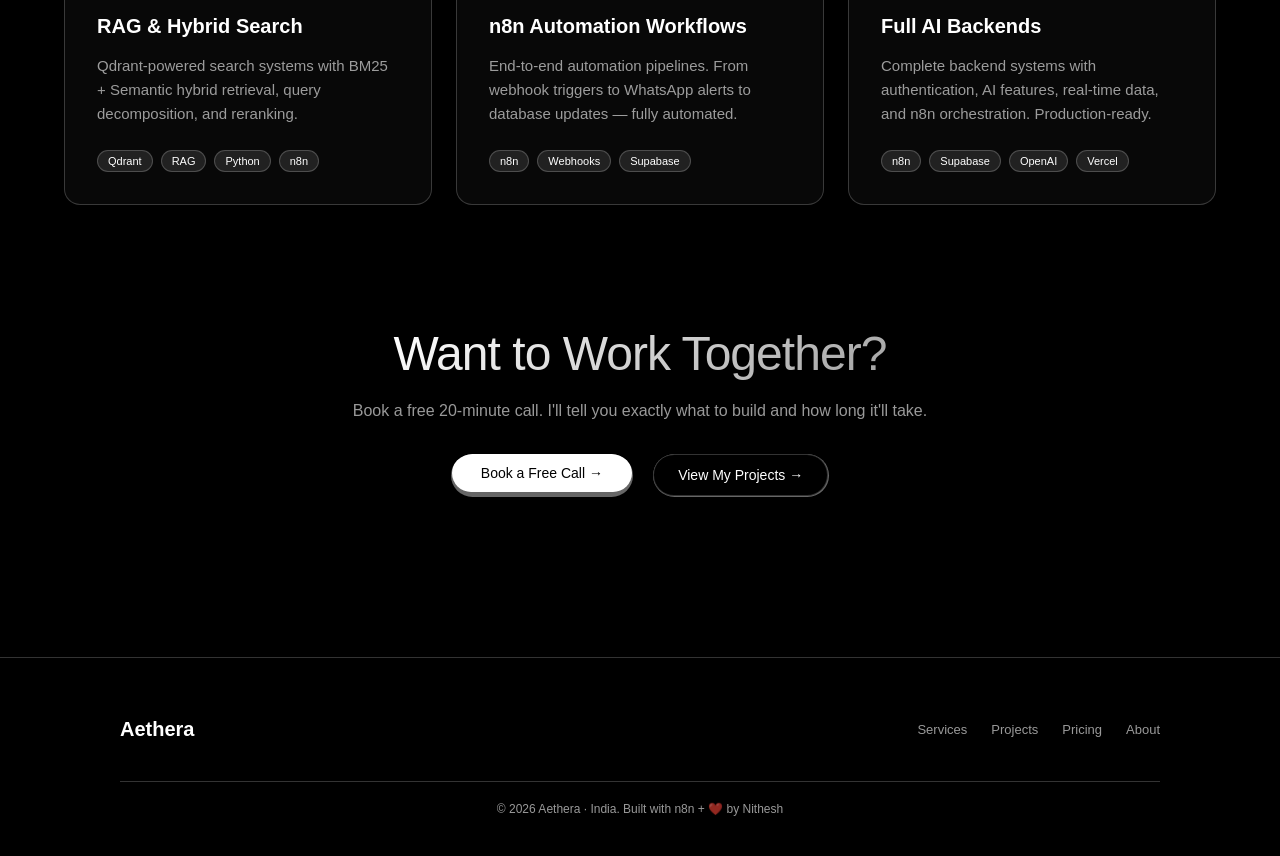
==== commit daa35a06: "fix: update LinkedIn profile URLs and logos system-wide" ====
--- a/about.html
+++ b/about.html
@@ -79,7 +79,7 @@
     },
     "sameAs": [
       "https://github.com/nitheshdevarla",
-      "https://linkedin.com/in/nitheshdevarla"
+      "https://www.linkedin.com/in/nithesh-devarla-7a887a358?utm_source=share_via&utm_content=profile&utm_medium=member_android"
     ]
   }
   </script>
@@ -172,7 +172,10 @@
         <div style="display: flex; gap: 12px; flex-wrap: wrap; justify-content: center;">
           <a href="https://sites.google.com/view/nitheshdevarla/home" target="_blank" style="background: rgba(255,255,255,0.05); border: 1px solid rgba(255,255,255,0.1); padding: 6px 16px; border-radius: 20px; color: white; font-size: 13px; text-decoration: none;">Old Portfolio</a>
           <a href="#" style="background: rgba(255,255,255,0.05); border: 1px solid rgba(255,255,255,0.1); padding: 6px 16px; border-radius: 20px; color: white; font-size: 13px; text-decoration: none;">GitHub</a>
-          <a href="#" style="background: rgba(255,255,255,0.05); border: 1px solid rgba(255,255,255,0.1); padding: 6px 16px; border-radius: 20px; color: white; font-size: 13px; text-decoration: none;">LinkedIn</a>
+          <a href="https://www.linkedin.com/in/nithesh-devarla-7a887a358?utm_source=share_via&utm_content=profile&utm_medium=member_android" target="_blank" style="background: rgba(255,255,255,0.05); border: 1px solid rgba(255,255,255,0.1); padding: 6px 12px; border-radius: 20px; color: white; font-size: 13px; text-decoration: none; display: inline-flex; align-items: center; gap: 6px;">
+            <svg xmlns="http://www.w3.org/2000/svg" width="14" height="14" viewBox="0 0 24 24" fill="currentColor" stroke="none"><path d="M19 0h-14c-2.761 0-5 2.239-5 5v14c0 2.761 2.239 5 5 5h14c2.762 0 5-2.239 5-5v-14c0-2.761-2.238-5-5-5zm-11 19h-3v-11h3v11zm-1.5-12.268c-.966 0-1.75-.79-1.75-1.764s.784-1.764 1.75-1.764 1.75.79 1.75 1.764-.783 1.764-1.75 1.764zm13.5 12.268h-3v-5.604c0-3.368-4-3.113-4 0v5.604h-3v-11h3v1.765c1.396-2.586 7-2.777 7 2.476v6.759z"/></svg> 
+            LinkedIn
+          </a>
           <a href="#" style="background: rgba(255,255,255,0.05); border: 1px solid rgba(255,255,255,0.1); padding: 6px 16px; border-radius: 20px; color: white; font-size: 13px; text-decoration: none;">Twitter</a>
         </div>
       </div>
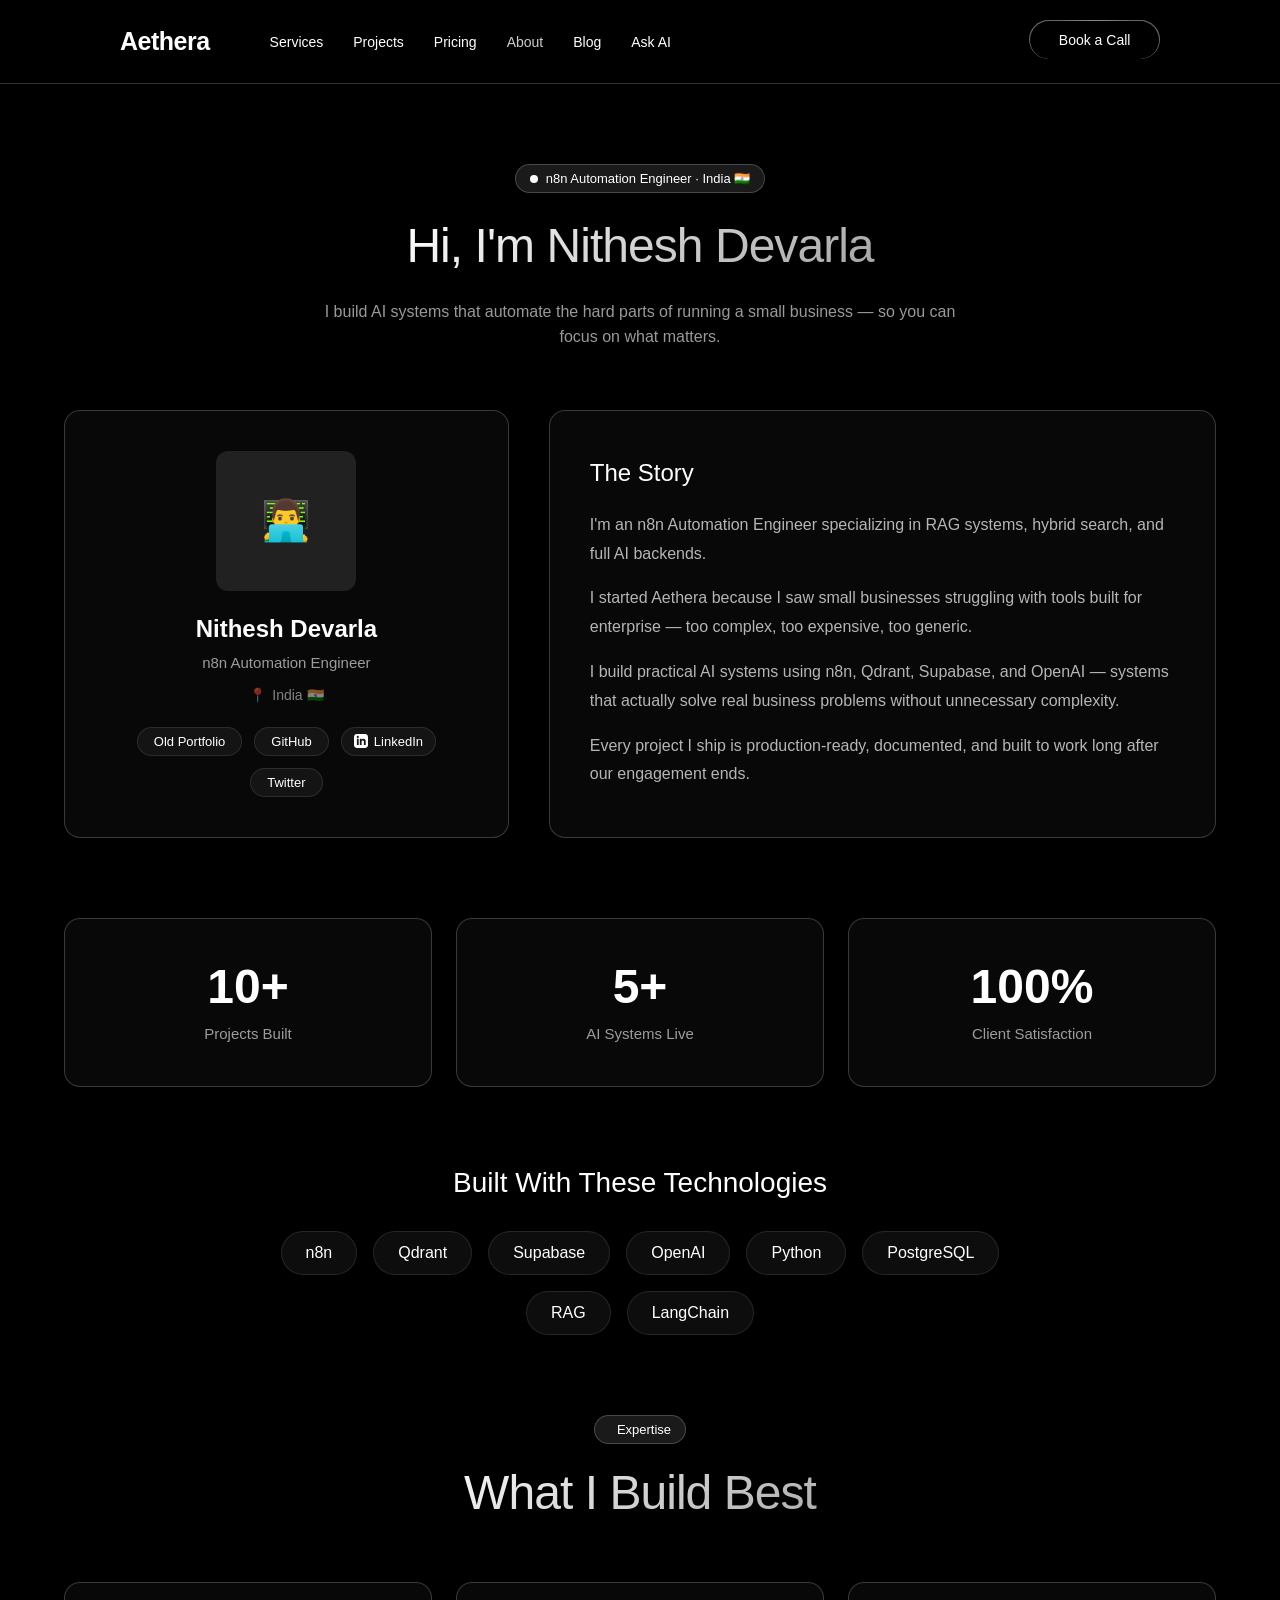
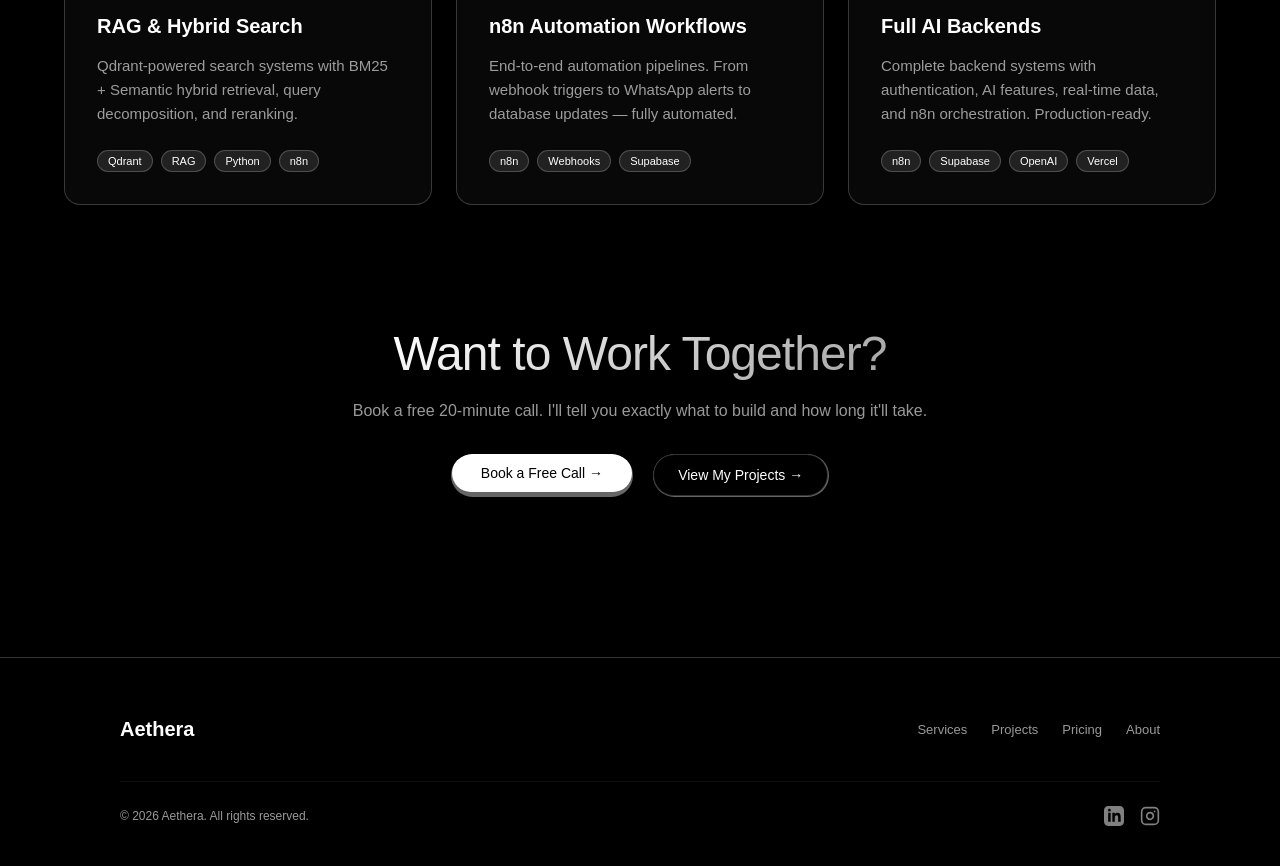
==== commit 068342cc: "style: Clean up footer text and add Instagram/LinkedIn icons" ====
--- a/about.html
+++ b/about.html
@@ -308,8 +308,16 @@
         <a href="about.html">About</a>
       </div>
     </div>
-    <div class="w3-footer-bottom">
-      © 2026 Aethera · India. Built with n8n + ❤️ by Nithesh
+        <div class="w3-footer-bottom" style="display: flex; flex-wrap: wrap; justify-content: space-between; align-items: center; gap: 16px; padding-top: 24px; border-top: 1px solid rgba(255,255,255,0.05);">
+      <div>© 2026 Aethera. All rights reserved.</div>
+      <div style="display: flex; gap: 16px; align-items: center;">
+        <a href="https://www.linkedin.com/in/nithesh-devarla-7a887a358?utm_source=share_via&utm_content=profile&utm_medium=member_android" target="_blank" style="color: rgba(255,255,255,0.5); text-decoration: none; display: flex;" onmouseover="this.style.color='white'" onmouseout="this.style.color='rgba(255,255,255,0.5)'">
+          <svg xmlns="http://www.w3.org/2000/svg" width="20" height="20" viewBox="0 0 24 24" fill="currentColor"><path d="M19 0h-14c-2.761 0-5 2.239-5 5v14c0 2.761 2.239 5 5 5h14c2.762 0 5-2.239 5-5v-14c0-2.761-2.238-5-5-5zm-11 19h-3v-11h3v11zm-1.5-12.268c-.966 0-1.75-.79-1.75-1.764s.784-1.764 1.75-1.764 1.75.79 1.75 1.764-.783 1.764-1.75 1.764zm13.5 12.268h-3v-5.604c0-3.368-4-3.113-4 0v5.604h-3v-11h3v1.765c1.396-2.586 7-2.777 7 2.476v6.759z"/></svg>
+        </a>
+        <a href="https://www.instagram.com/__aethera__ai/" target="_blank" style="color: rgba(255,255,255,0.5); text-decoration: none; display: flex;" onmouseover="this.style.color='white'" onmouseout="this.style.color='rgba(255,255,255,0.5)'">
+          <svg xmlns="http://www.w3.org/2000/svg" width="20" height="20" viewBox="0 0 24 24" fill="none" stroke="currentColor" stroke-width="2" stroke-linecap="round" stroke-linejoin="round"><rect x="2" y="2" width="20" height="20" rx="5" ry="5"></rect><path d="M16 11.37A4 4 0 1 1 12.63 8 4 4 0 0 1 16 11.37z"></path><line x1="17.5" y1="6.5" x2="17.51" y2="6.5"></line></svg>
+        </a>
+      </div>
     </div>
   </footer>
 
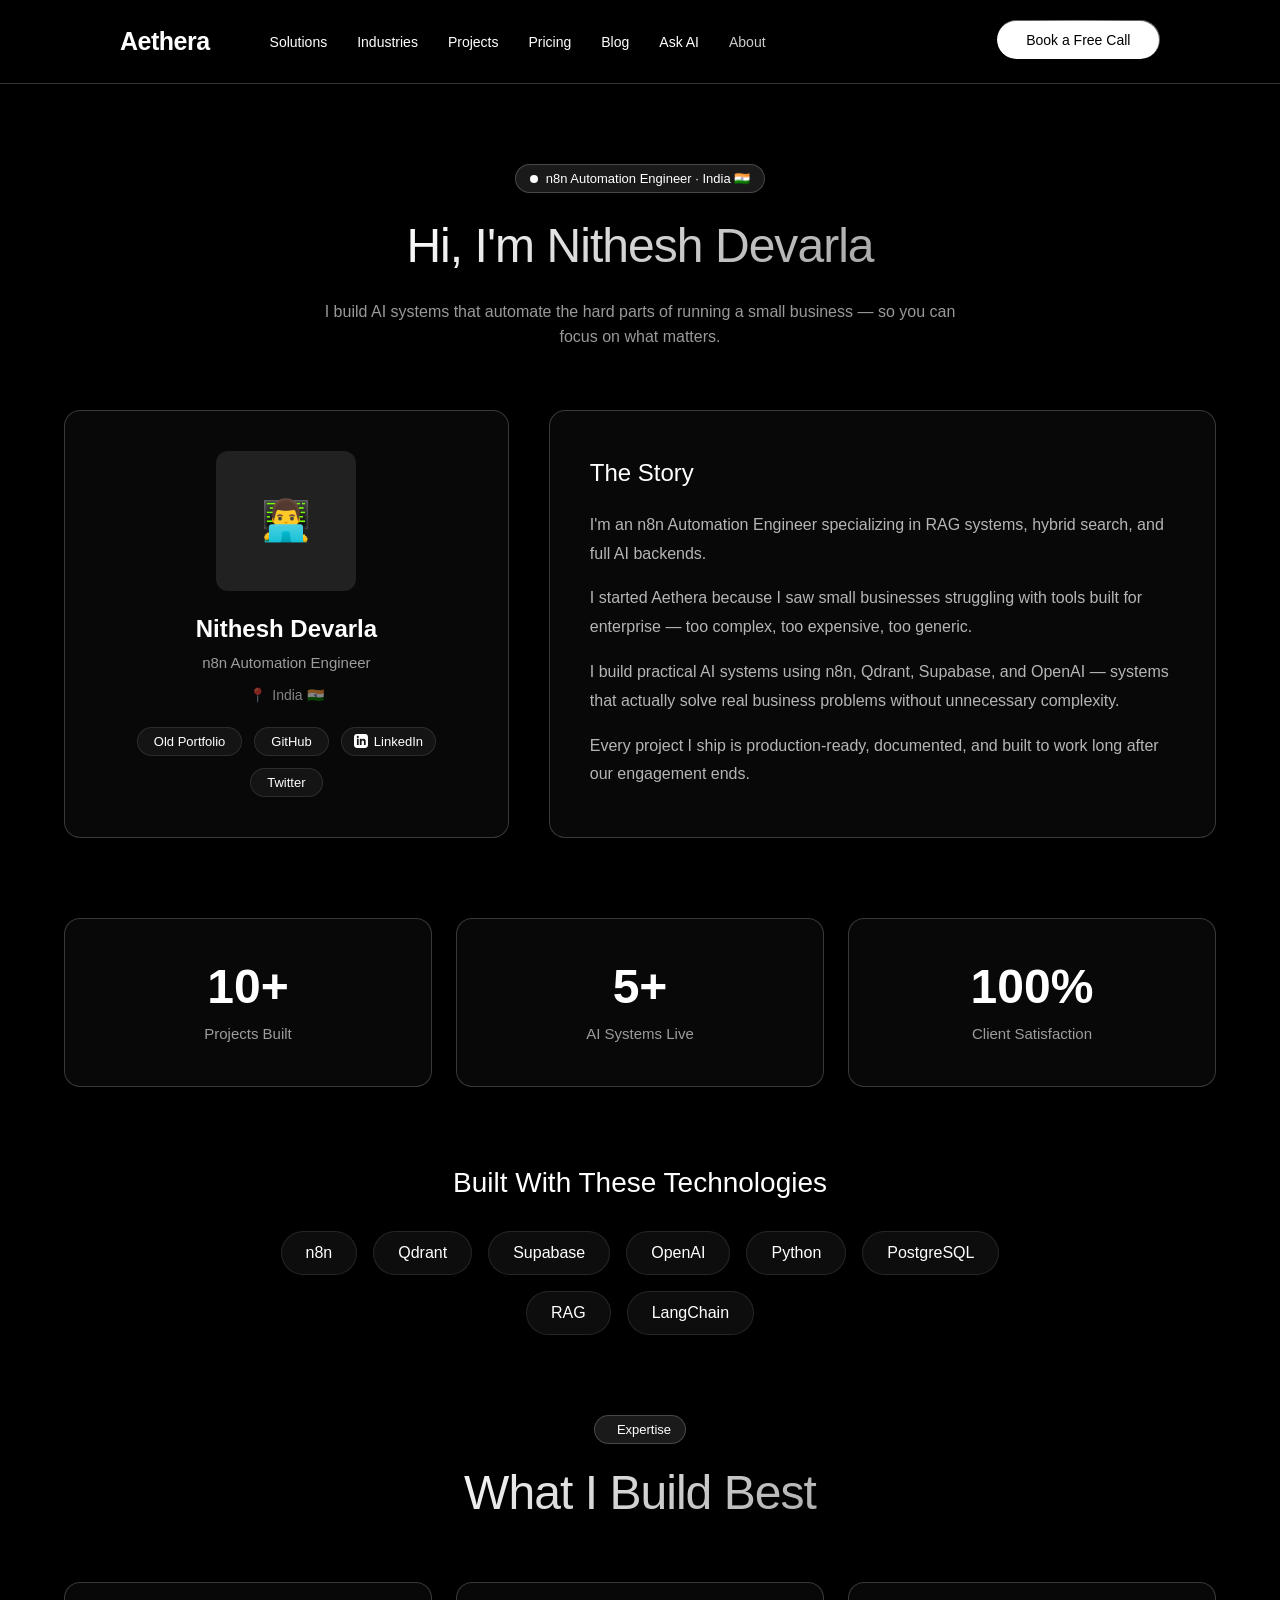
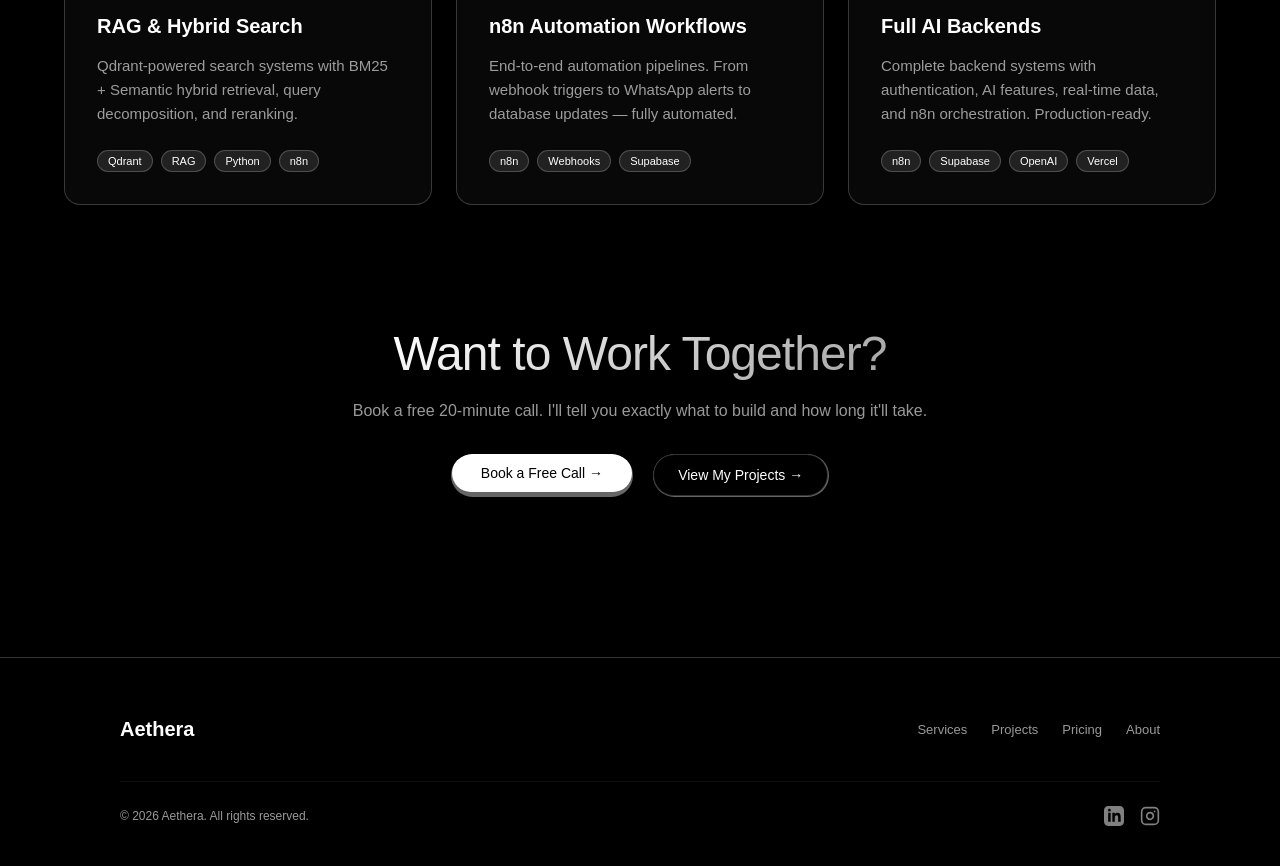
==== commit 0f959549: "Standardized navigation menu across all pages: Solutions, Industries, Projects, Pricing, Blog, Ask A" ====
--- a/about.html
+++ b/about.html
@@ -101,43 +101,45 @@
 </head>
 <body class="web3-page">
 
-  <nav class="web3-nav" style="position:relative;">
+  <nav class="web3-nav">
     <div class="web3-nav-left">
-      <a href="index.html" class="web3-logo" style="text-decoration: none; color: white;">Aethera</a>
+      <a href="index.html" class="web3-logo">Aethera</a>
       <ul class="web3-nav-links">
-        <li><a href="services.html" class="web3-nav-link">Services</a></li>
+        <li><a href="services.html" class="web3-nav-link">Solutions</a></li>
+        <li><a href="index.html#industries" class="web3-nav-link">Industries</a></li>
         <li><a href="portfolio.html" class="web3-nav-link">Projects</a></li>
         <li><a href="pricing.html" class="web3-nav-link">Pricing</a></li>
-        <li><a href="about.html" class="web3-nav-link">About</a></li>
         <li><a href="blog.html" class="web3-nav-link">Blog</a></li>
         <li><a href="chat.html" class="web3-nav-link">Ask AI</a></li>
+        <li><a href="about.html" class="web3-nav-link active">About</a></li>
       </ul>
     </div>
-        <div class="web3-nav-right">
+    <div class="web3-nav-right">
       <button class="hamburger" aria-label="Toggle navigation menu">
         <div class="line line-1"></div>
         <div class="line line-2"></div>
         <div class="line line-3"></div>
       </button>
       <a href="booking.html" class="pill-btn-wrapper">
-        <button class="pill-btn-dark">Book a Call</button>
+        <button class="pill-btn-light">Book a Free Call</button>
       </a>
     </div>
   </nav>
 
-    <div class="mobile-menu">
-      <div class="mobile-menu-inner">
-        <a href="pricing.html">Pricing</a>
-        <a href="portfolio.html">Projects</a>
-        <a href="blog.html">Blog</a>
-        <a href="chat.html">Ask AI</a>
-        <a href="services.html">Services</a>
-        <a href="about.html">About</a>
-        <a href="booking.html" class="pill-btn-wrapper">
-          <button class="pill-btn-light">Book a Call</button>
-        </a>
-      </div>
-    </div>
+  <div class="mobile-menu">
+    <div class="mobile-menu-inner">
+      <a href="services.html">Solutions</a>
+      <a href="index.html#industries">Industries</a>
+      <a href="portfolio.html">Projects</a>
+      <a href="pricing.html">Pricing</a>
+      <a href="blog.html">Blog</a>
+      <a href="chat.html">Ask AI</a>
+      <a href="about.html">About</a>
+      <a href="booking.html" class="pill-btn-wrapper">
+        <button class="pill-btn-light">Book a Free Call</button>
+      </a>
+    </div>
+  </div>
 
 
 
--- a/css/globals.css
+++ b/css/globals.css
@@ -11,7 +11,10 @@
   --text-white-70: rgba(255, 255, 255, 0.7);
   --text-white-60: rgba(255, 255, 255, 0.6);
   --border-white-20: rgba(255, 255, 255, 0.2);
+  --border-white-10: rgba(255, 255, 255, 0.1);
+  --bg-white-05: rgba(255, 255, 255, 0.05);
   --bg-white-10: rgba(255, 255, 255, 0.1);
+  --accent-red: rgba(255, 80, 80, 0.6);
   --font-general: 'General Sans', sans-serif;
 }
 
@@ -120,3 +123,73 @@
   cursor: pointer;
   border: none;
 }
+/* =====================================================
+   REVEAL & ANIMATIONS
+   ===================================================== */
+.reveal {
+  opacity: 0;
+  transform: translateY(20px);
+  transition: all 0.6s cubic-bezier(0.4, 0, 0.2, 1);
+}
+
+.reveal.visible {
+  opacity: 1;
+  transform: translateY(0);
+}
+
+@keyframes pulse-green {
+  0% { transform: scale(0.95); box-shadow: 0 0 0 0 rgba(74, 222, 128, 0.7); }
+  70% { transform: scale(1); box-shadow: 0 0 0 6px rgba(74, 222, 128, 0); }
+  100% { transform: scale(0.95); box-shadow: 0 0 0 0 rgba(74, 222, 128, 0); }
+}
+
+.pulsing-dot {
+  width: 8px;
+  height: 8px;
+  background-color: #4ade80;
+  border-radius: 50%;
+  display: inline-block;
+  margin-right: 8px;
+  animation: pulse-green 2s infinite;
+}
+
+/* =====================================================
+   UTILITIES
+   ===================================================== */
+.text-gradient {
+  background: linear-gradient(144.5deg, #ffffff 28%, rgba(255, 255, 255, 0.3) 115%);
+  -webkit-background-clip: text;
+  -webkit-text-fill-color: transparent;
+  background-clip: text;
+}
+
+.trust-pill {
+  display: inline-flex;
+  align-items: center;
+  gap: 8px;
+  background: var(--bg-white-05);
+  border: 1px solid var(--border-white-10);
+  padding: 6px 14px;
+  border-radius: 20px;
+  font-size: 13px;
+  color: var(--text-white-70);
+  white-space: nowrap;
+}
+
+.grid-2x3 {
+  display: grid;
+  grid-template-columns: repeat(2, 1fr);
+  gap: 24px;
+}
+
+.grid-3x2 {
+  display: grid;
+  grid-template-columns: repeat(3, 1fr);
+  gap: 24px;
+}
+
+@media (max-width: 768px) {
+  .grid-2x3, .grid-3x2 {
+    grid-template-columns: 1fr;
+  }
+}
--- a/css/components.css
+++ b/css/components.css
@@ -101,6 +101,58 @@
   border-color: rgba(255, 255, 255, 0.4);
   transform: translateY(-2px);
 }
+
+/* Pain Point Card */
+.pain-point-card {
+  border-left: 2px solid var(--accent-red) !important;
+}
+
+/* Industry Card */
+.industry-card {
+  transition: all 0.3s cubic-bezier(0.4, 0, 0.2, 1);
+}
+
+.industry-card:hover {
+  transform: translateY(-6px);
+}
+
+/* Solution Card */
+.solution-card {
+  display: flex;
+  flex-direction: column;
+  gap: 20px;
+  padding: 48px !important;
+}
+
+.solution-card .use-case-tag {
+  background: var(--bg-white-05);
+  color: var(--text-white-60);
+  font-size: 12px;
+  padding: 4px 10px;
+  border-radius: 12px;
+}
+
+/* Badge Utility */
+.badge-pill {
+  display: inline-flex;
+  align-items: center;
+  gap: 8px;
+  background: var(--bg-white-10);
+  border: 1px solid var(--border-white-20);
+  padding: 6px 14px;
+  border-radius: 20px;
+  font-size: 13px;
+  font-weight: 500;
+  margin-bottom: 20px;
+}
+
+.badge-dot-white {
+  width: 6px;
+  height: 6px;
+  background: white;
+  border-radius: 50%;
+}
+
 
 /* ================================================================
    BUTTONS (Glowing Pills)
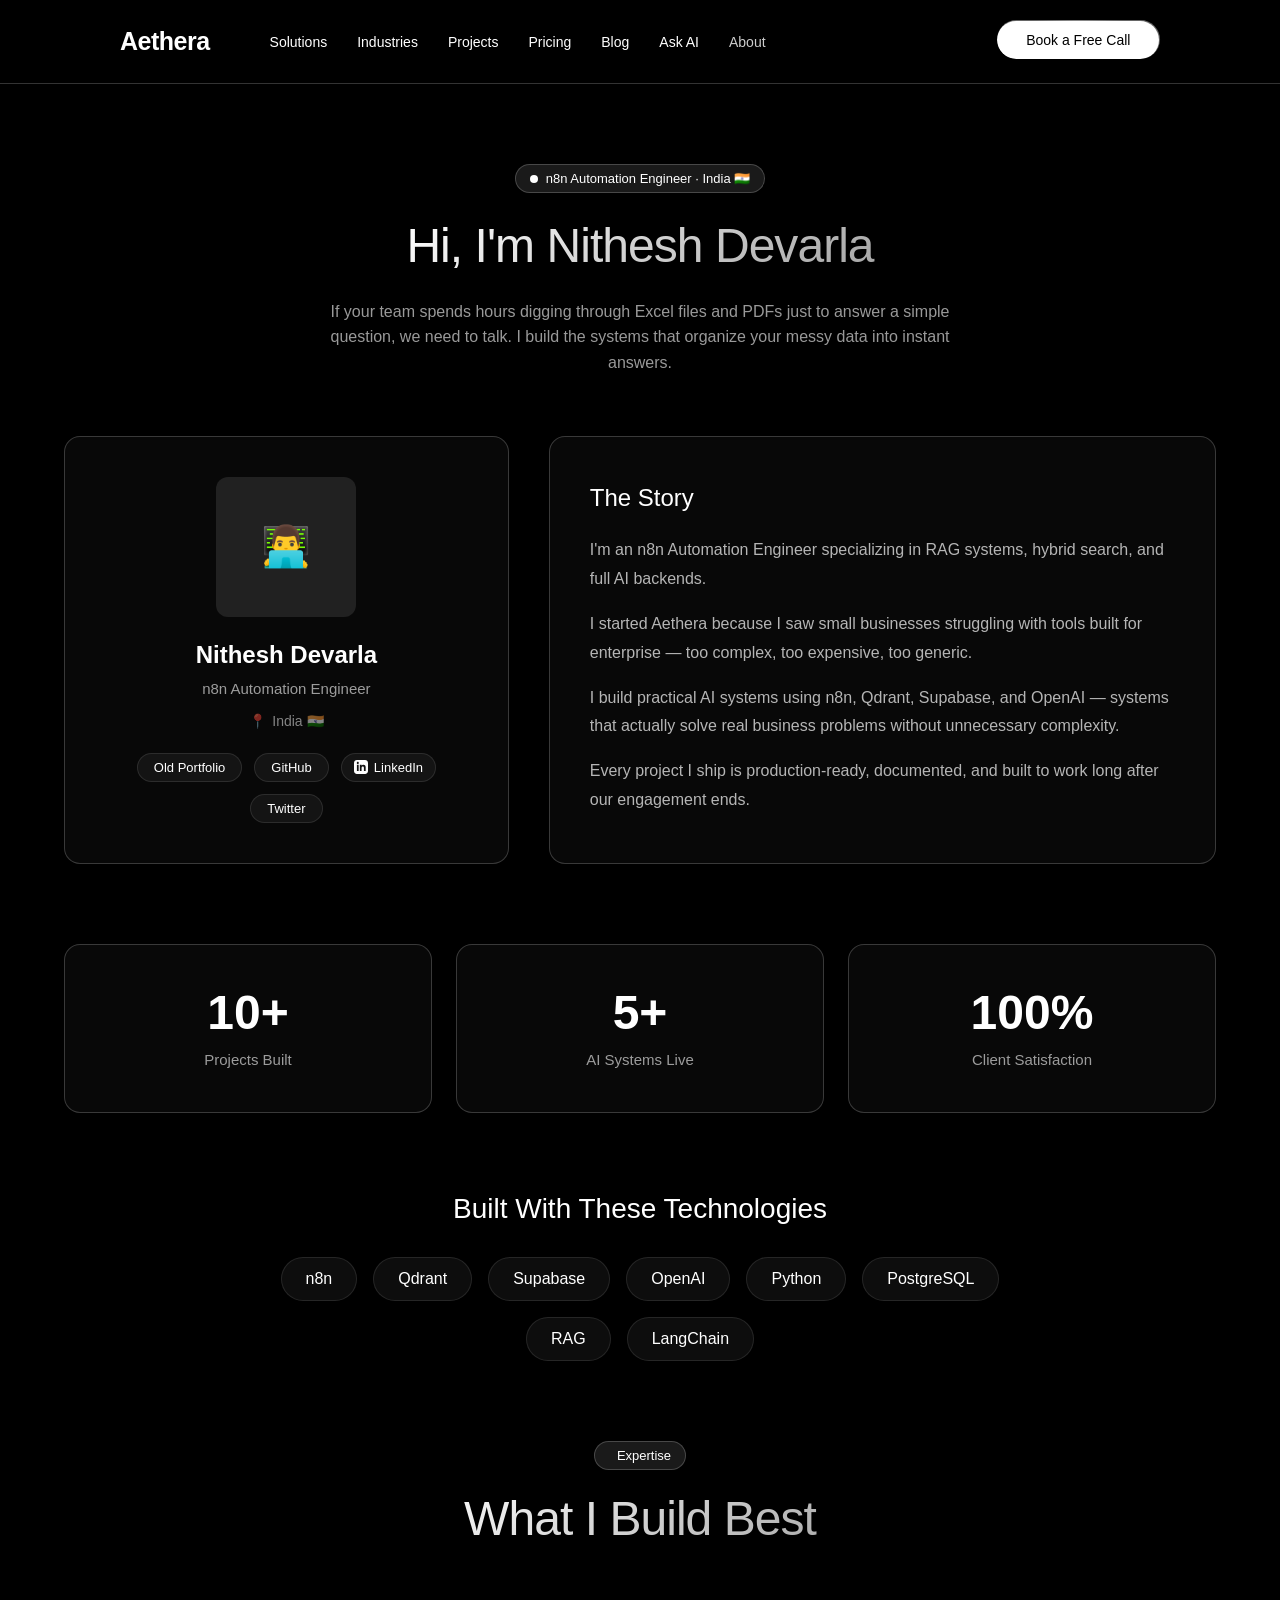
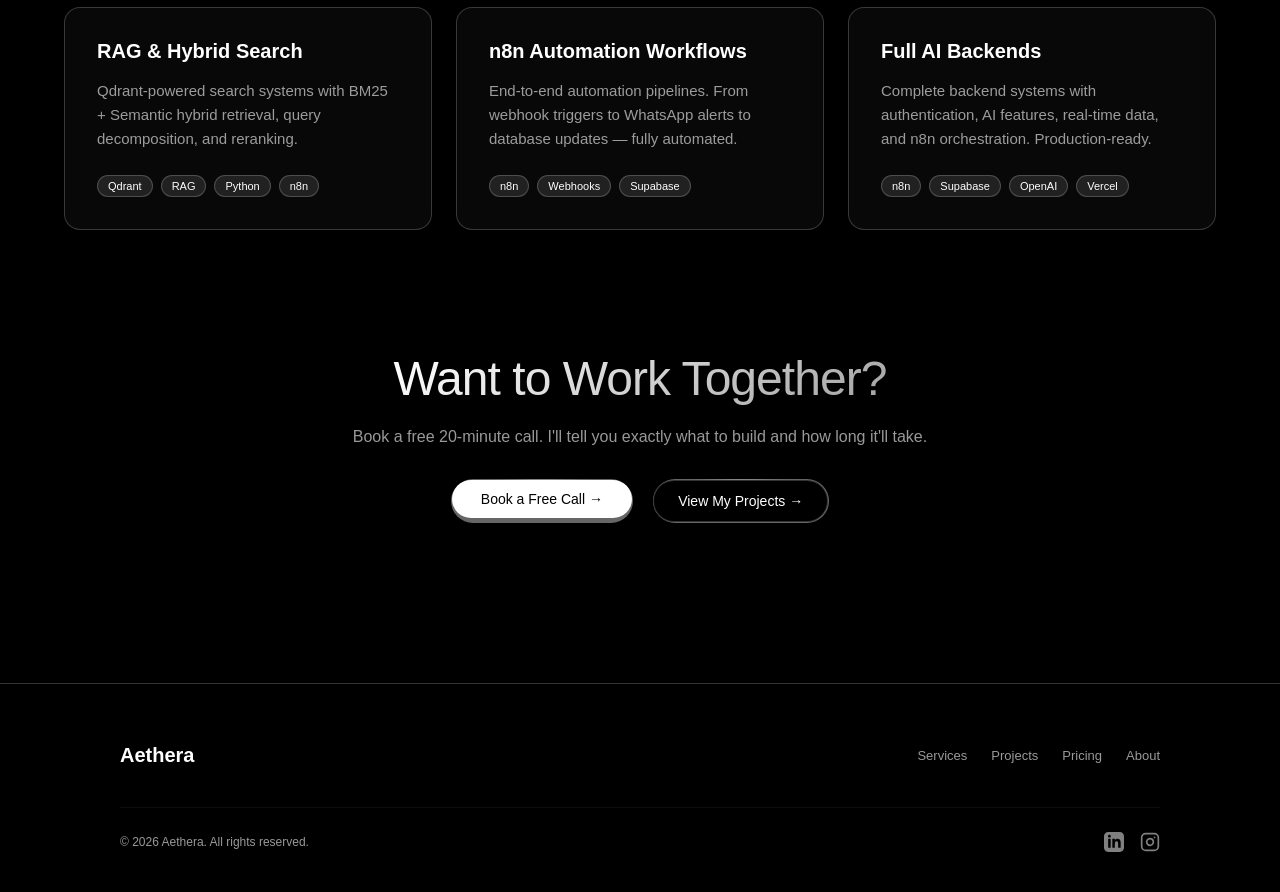
==== commit bcb3f7d0: "Standardize problem-first language and messy data pain points across all page meta tags" ====
--- a/about.html
+++ b/about.html
@@ -7,7 +7,7 @@
   <meta charset="UTF-8">
   <meta name="viewport" content="width=device-width, initial-scale=1.0">
   <meta http-equiv="X-UA-Compatible" content="IE=edge">
-  <meta name="keywords" content="n8n automation India, RAG system India, AI chatbot small business, Qdrant hybrid search, Supabase backend, AI automation agency India, n8n workflow developer, RAG pipeline developer, AI for small business India, automation engineer India">
+  <meta name="keywords" content="AI document search, Excel AI search, RAG system business, data intelligence automation, Nithesh Devarla, Aethera founder, solve messy data, n8n automation expert">
   <meta name="author" content="Nithesh Devarla">
   <meta name="robots" content="index, follow">
   <meta name="language" content="English">
@@ -28,28 +28,39 @@
   <link rel="preload" as="style" href="https://api.fontshare.com/v2/css?f[]=general-sans@400,500,600,700&display=swap">
   <link rel="stylesheet" href="https://api.fontshare.com/v2/css?f[]=general-sans@400,500,600,700&display=swap">
 
-  <title>About Nithesh Devarla | n8n Automation Engineer & AI Developer India</title>
-  <meta name="description" content="Nithesh Devarla is an n8n Automation Engineer from India building AI systems for small businesses using RAG, Qdrant, and Supabase.">
+  <title>About Aethera | Global AI Data Intelligence & Automation Agency</title>
+  <meta name="description" content="Aethera turns fragmented, messy business data into instant answers and automated workflows. We solve the problem of searching thousands of rows and PDFs manually.">
   <link rel="canonical" href="https://aethera.in/about.html">
+
+  <script type="application/ld+json">
+  {
+    "@context": "https://schema.org",
+    "@type": "Organization",
+    "name": "Aethera",
+    "url": "https://aethera.in",
+    "logo": "https://aethera.in/images/logo.png",
+    "description": "Global AI automation agency building chatbots, RAG systems, and n8n workflows for data-heavy businesses."
+  }
+  </script>
 
   <!-- Open Graph -->
   <meta property="og:type" content="website">
   <meta property="og:site_name" content="Aethera">
-  <meta property="og:title" content="About Nithesh Devarla | n8n Automation Engineer & AI Developer India">
-  <meta property="og:description" content="Nithesh Devarla is an n8n Automation Engineer from India building AI systems for small businesses using RAG, Qdrant, and Supabase.">
+  <meta property="og:title" content="About Aethera | Global AI Data Intelligence agency">
+  <meta property="og:description" content="Aethera turns fragmented, messy business data into instant answers and automated workflows. We solve the problem of searching thousands of rows and PDFs manually.">
   <meta property="og:url" content="https://aethera.in/about.html">
   <meta property="og:image" content="https://aethera.in/og-image.png">
   <meta property="og:image:width" content="1200">
   <meta property="og:image:height" content="630">
-  <meta property="og:image:alt" content="Aethera — AI Automation Agency India">
-  <meta property="og:locale" content="en_IN">
+  <meta property="og:image:alt" content="Aethera — AI Automation & Data Intelligence">
+  <meta property="og:locale" content="en_US">
 
   <!-- Twitter Card -->
   <meta name="twitter:card" content="summary_large_image">
   <meta name="twitter:site" content="@nitheshdevarla">
   <meta name="twitter:creator" content="@nitheshdevarla">
-  <meta name="twitter:title" content="About Nithesh Devarla | n8n Automation Engineer & AI Developer India">
-  <meta name="twitter:description" content="Nithesh Devarla is an n8n Automation Engineer from India building AI systems for small businesses using RAG, Qdrant, and Supabase.">
+  <meta name="twitter:title" content="About Aethera | Global AI Data Intelligence agency">
+  <meta name="twitter:description" content="Aethera solves the problem of searching messy data manually by building custom RAG systems and automated workflows.">
   <meta name="twitter:image" content="https://aethera.in/og-image.png">
   <link rel="sitemap" type="application/xml" href="/sitemap.xml">
 
@@ -153,7 +164,7 @@
 
     <h1 class="w3-heading-large" style="text-align: center;">Hi, I'm Nithesh Devarla</h1>
     <p class="w3-text-muted" style="text-align: center; max-width: 650px; margin: 0 auto 60px;">
-      I build AI systems that automate the hard parts of running a small business — so you can focus on what matters.
+      If your team spends hours digging through Excel files and PDFs just to answer a simple question, we need to talk. I build the systems that organize your messy data into instant answers.
     </p>
 
     <!-- Split Layout Profile & Story -->
